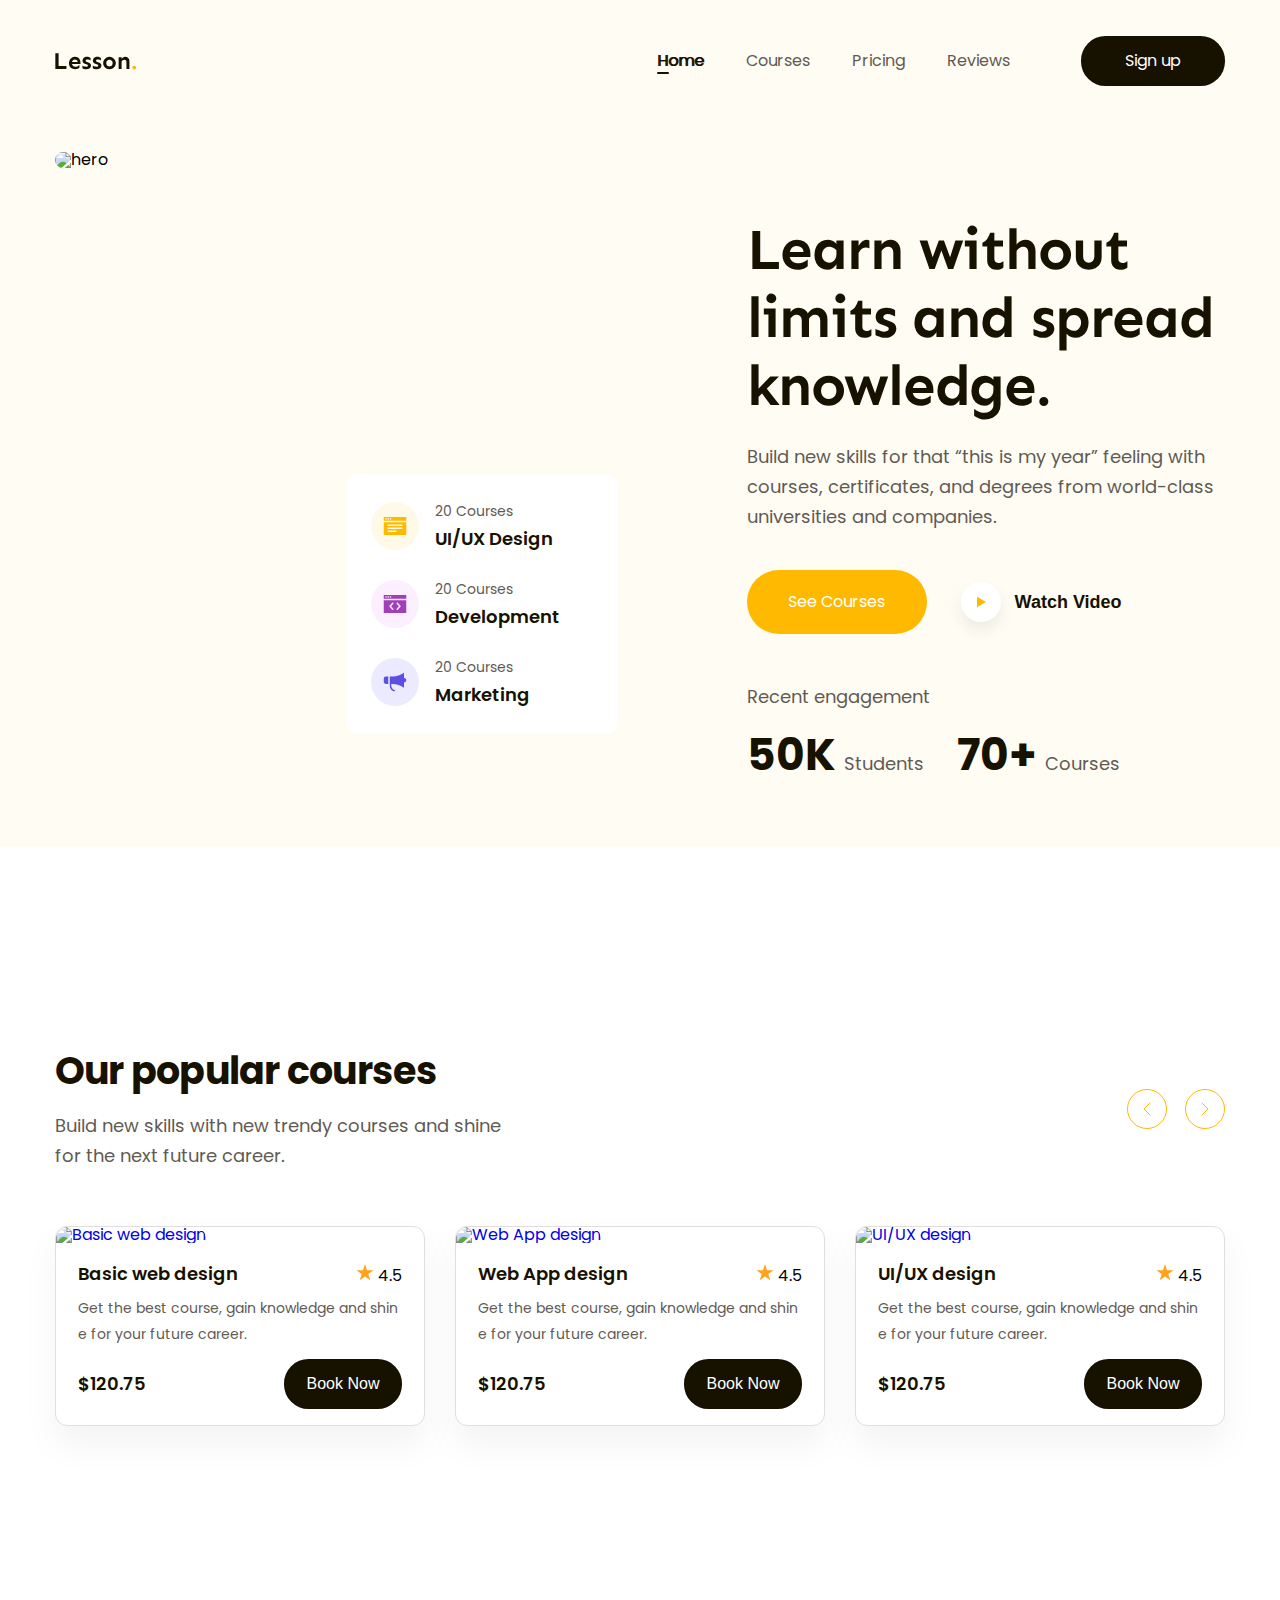
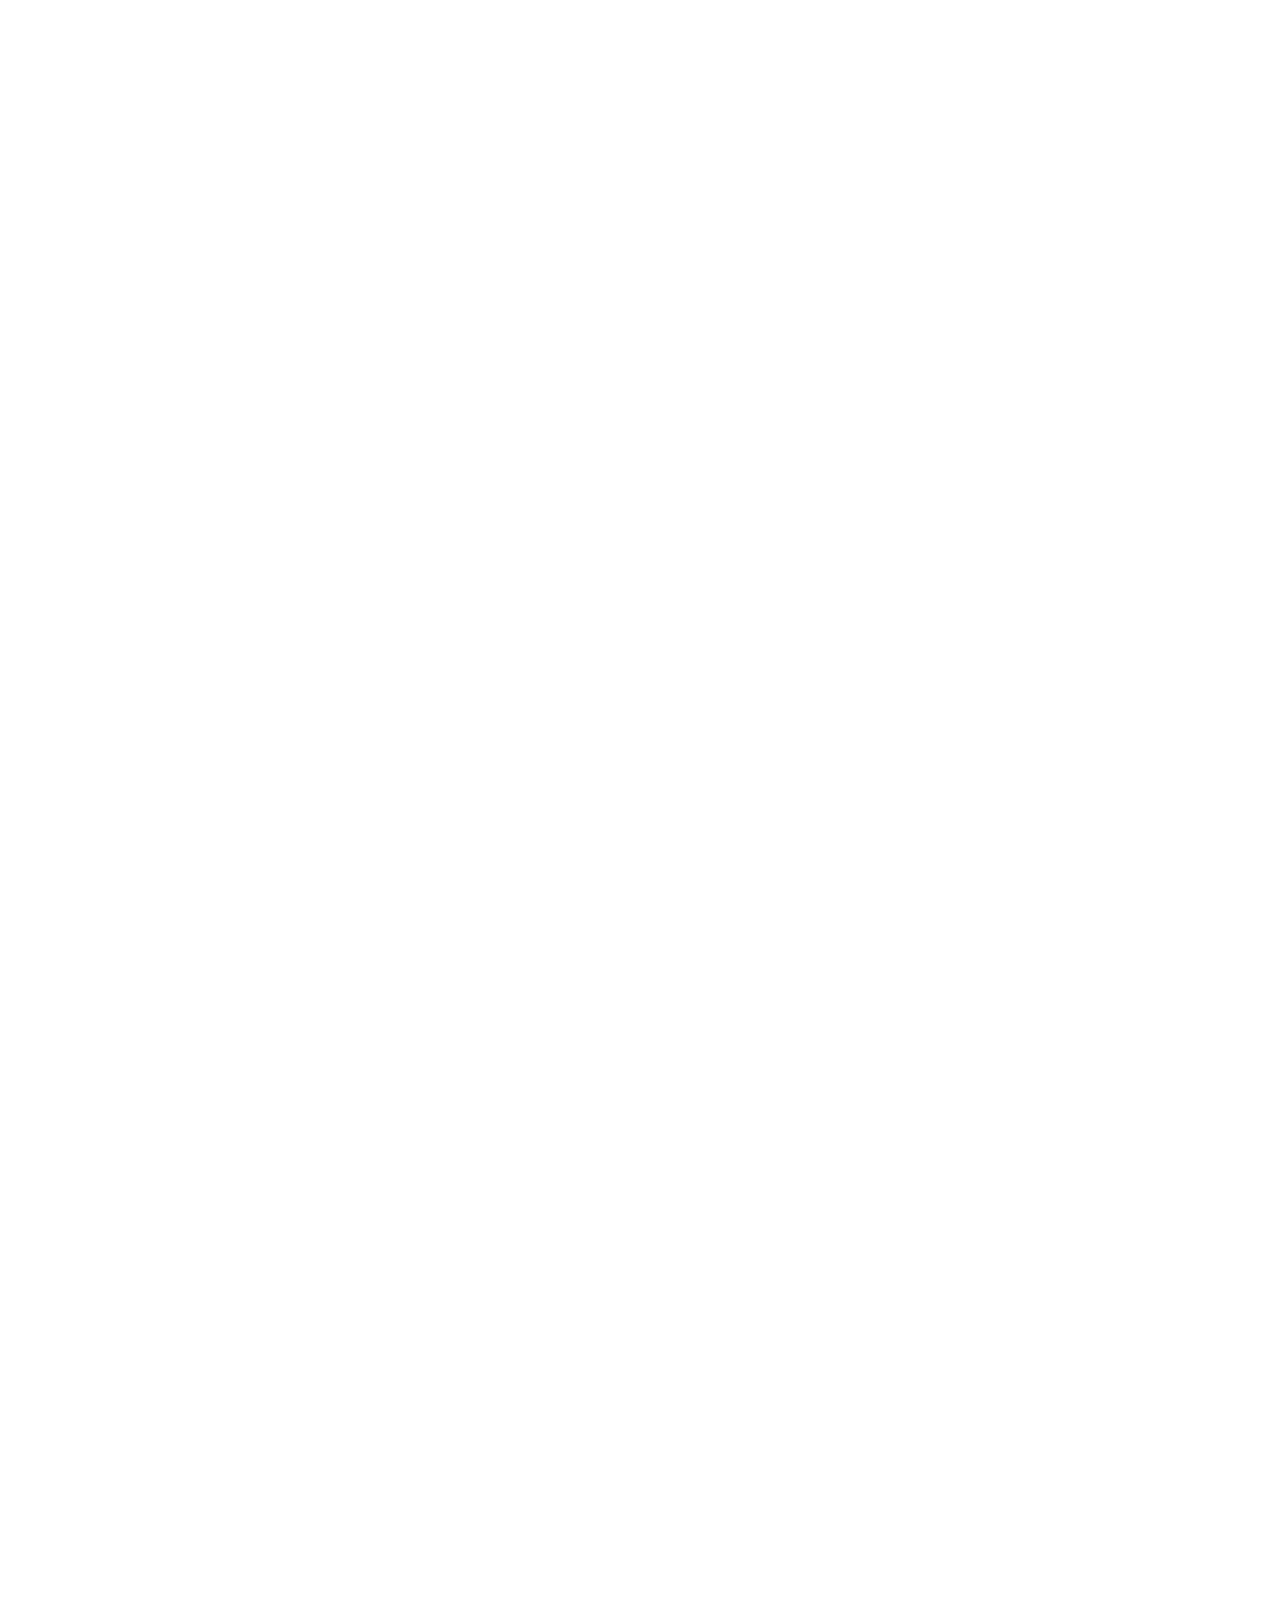
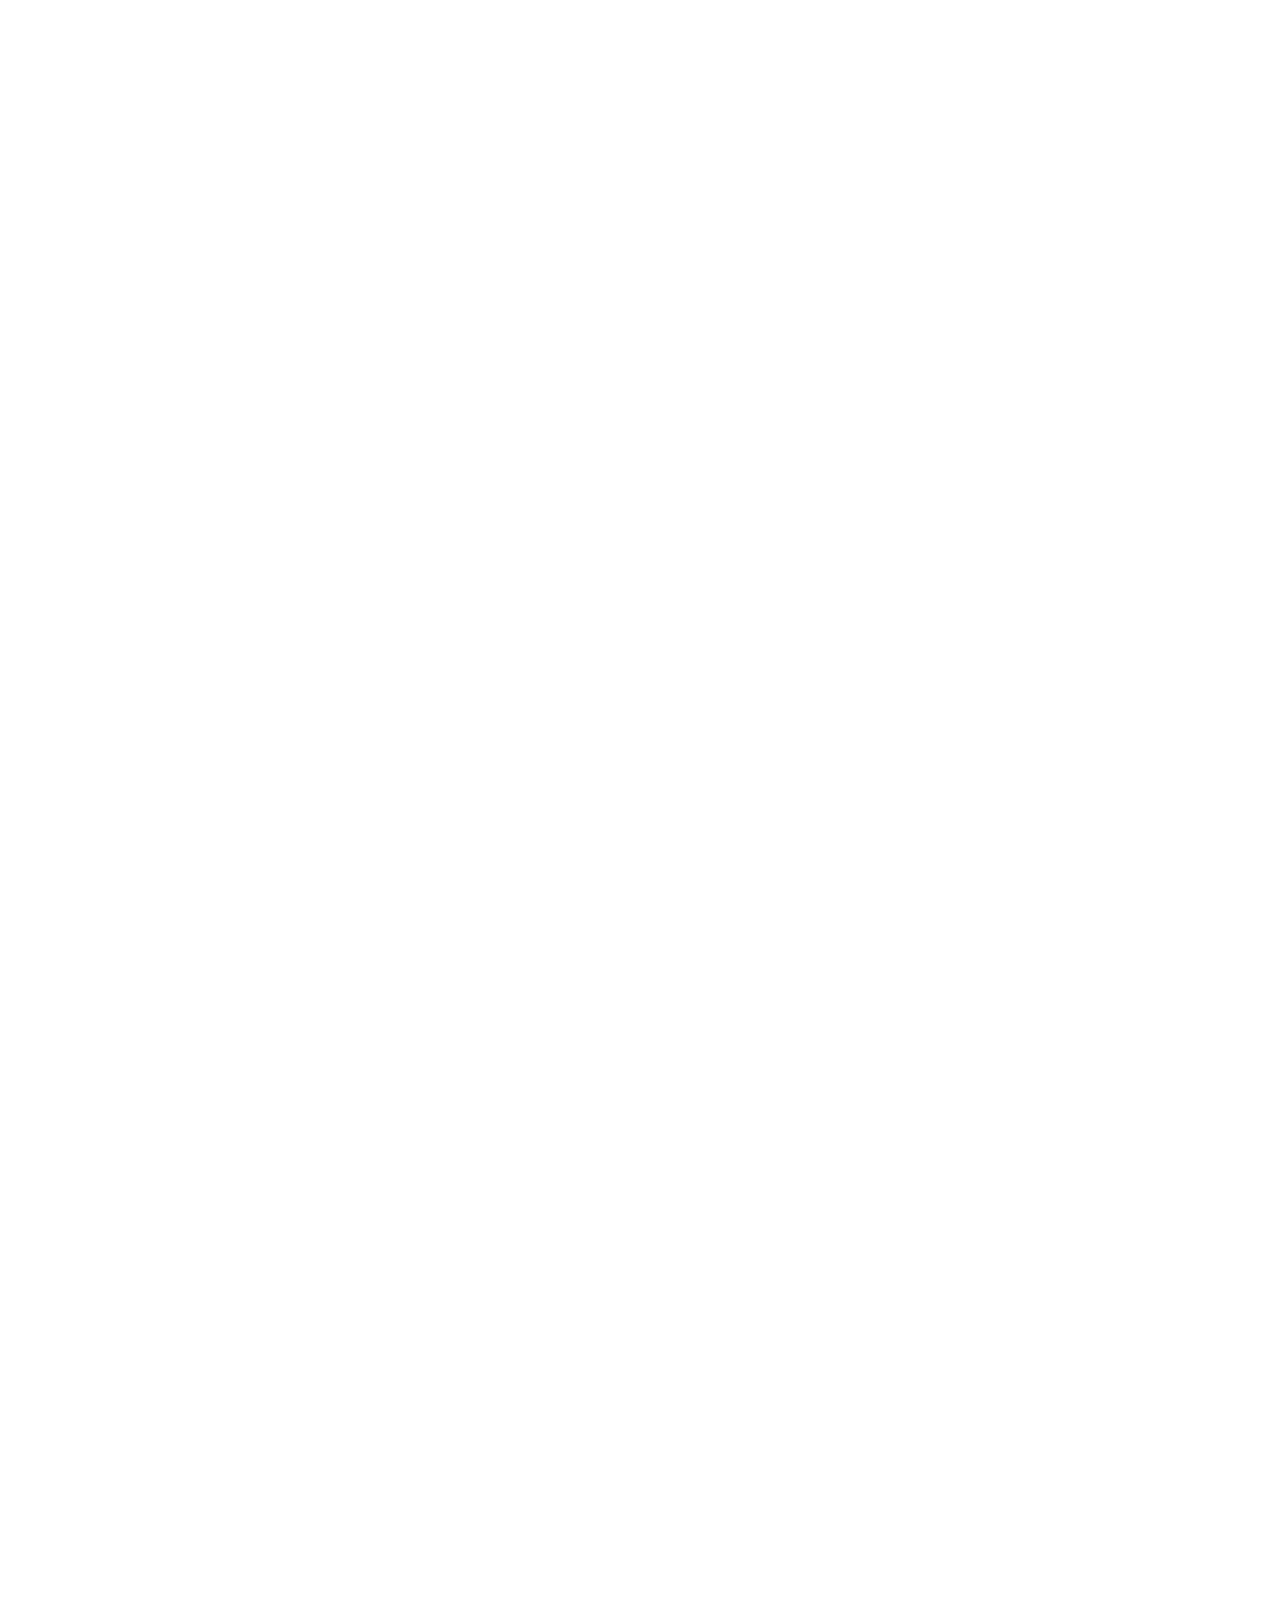
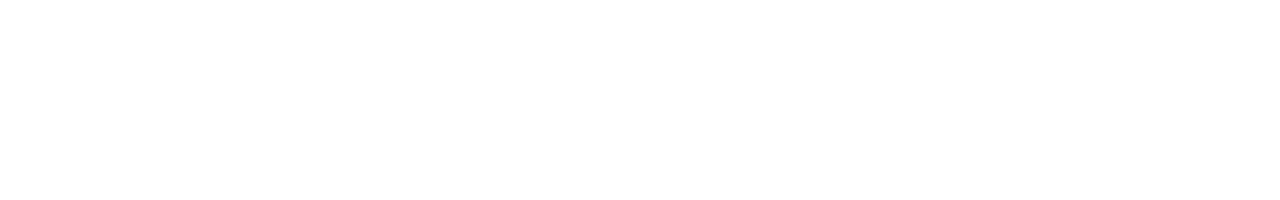
==== index.html @ db610c1e "Lam Phan popular #3" ====
<!DOCTYPE html>
<html lang="en">
    <head>
        <meta charset="UTF-8" />
        <meta http-equiv="X-UA-Compatible" content="IE=edge" />
        <meta name="viewport" content="width=device-width, initial-scale=1.0" />
        <title>F8 Project 02</title>
        <!-- Resets css -->
        <link rel="stylesheet" href="./assets/css/resets.css" />
        <!--  Styles -->
        <link rel="stylesheet" href="./assets/css/styles.css" />
        <link rel="preconnect" href="https://fonts.googleapis.com" />
        <link rel="preconnect" href="https://fonts.gstatic.com" crossorigin />
        <link
            href="https://fonts.googleapis.com/css2?family=Fasthand&family=Island+Moments&family=Lato:ital,wght@0,700;1,700&family=Montserrat:wght@300;400;500;600&family=Sen:wght@400;700;800&display=swap"
            rel="stylesheet"
        />
        <link rel="preconnect" href="https://fonts.googleapis.com" />
        <link rel="preconnect" href="https://fonts.gstatic.com" crossorigin />
        <link
            href="https://fonts.googleapis.com/css2?family=Fasthand&family=Island+Moments&family=Lato:ital,wght@0,700;1,700&family=Montserrat:wght@300;400;500;600&family=Poppins:ital,wght@0,300;0,400;0,500;0,600;0,700;1,400&family=Sen:wght@400;700;800&display=swap"
            rel="stylesheet"
        />
    </head>
    <body>
        <main style="height: 5000px">
            <!-- Header -->
            <header class="header fixed">
                <div class="main-content">
                    <div class="body">
                        <!-- Logo -->
                        <img
                            src="./assets/img/Logo/Lesson..svg"
                            alt="Lesson"
                            class="logo"
                        />
                        <!-- Nav -->
                        <nav class="nav">
                            <ul>
                                <li class="active">
                                    <a href="#!">Home</a>
                                </li>
                                <li>
                                    <a href="#!">Courses</a>
                                </li>
                                <li>
                                    <a href="#!">Pricing</a>
                                </li>
                                <li>
                                    <a href="#!">Reviews</a>
                                </li>
                            </ul>
                        </nav>
                        <!-- Action -->
                        <div class="action">
                            <a href="" class="btn sign-up-btn">Sign up</a>
                        </div>
                    </div>
                </div>
            </header>

            <!-- Hero -->
            <div class="hero">
                <div class="main-content">
                    <div class="body">
                        <!-- hero left -->
                        <div class="media-blog">
                            <img
                                src="https://i.pinimg.com/564x/5a/0c/1c/5a0c1c626dd76e39e7eb1d11af8e46dc.jpg"
                                alt="hero"
                                class="img-hero"
                            />

                            <div class="hero-summary">
                                <div class="item">
                                    <div class="icon icon-bg1">
                                        <img
                                            src="./assets/img/info/Orion_page.svg"
                                            alt=""
                                            class="img-summary"
                                        />
                                    </div>
                                    <div class="info">
                                        <p class="label">20 Courses</p>
                                        <p class="title">UI/UX Design</p>
                                    </div>
                                </div>
                                <div class="item">
                                    <div class="icon icon-bg2">
                                        <img
                                            src="./assets/img/info/Orion_code-window.svg"
                                            alt=""
                                            class="img-summary"
                                        />
                                    </div>
                                    <div class="info">
                                        <p class="label">20 Courses</p>
                                        <p class="title">Development</p>
                                    </div>
                                </div>
                                <div class="item">
                                    <div class="icon icon-bg3">
                                        <img
                                            src="./assets/img/info/Orion_megaphone.svg"
                                            alt=""
                                            class="img-summary"
                                        />
                                    </div>
                                    <div class="info">
                                        <p class="label">20 Courses</p>
                                        <p class="title">Marketing</p>
                                    </div>
                                </div>
                            </div>
                        </div>
                        <!-- hero right -->
                        <div class="content-blog">
                            <h1 class="heading">
                                Learn without limits and spread knowledge.
                            </h1>
                            <p class="desc">
                                Build new skills for that “this is my year”
                                feeling with courses, certificates, and degrees
                                from world-class universities and companies.
                            </p>
                            <div class="cta-group">
                                <a href="" class="btn hero-cta">See Courses</a>
                                <button class="watch-video">
                                    <div class="icon-video">
                                        <img
                                            src="./assets/img/Polygon 2.svg"
                                            alt=""
                                        />
                                    </div>
                                    <span>Watch Video</span>
                                </button>
                            </div>
                            <p class="desc">Recent engagement</p>
                            <p class="desc start">
                                <strong>50K</strong>Students
                                <strong>70+</strong>Courses
                            </p>
                        </div>
                    </div>
                </div>
            </div>
            <!-- Our popular courses -->
            <div class="popular">
                <div class="main-content">
                    <div class="popular-top">
                        <div class="info">
                            <h2 class="heading">Our popular courses</h2>
                            <p class="desc">
                                Build new skills with new trendy courses and
                                shine for the next future career.
                            </p>
                        </div>

                        <div class="controls">
                            <button class="control-btn">
                                <svg
                                    width="8"
                                    height="14"
                                    viewBox="0 0 8 14"
                                    fill="none"
                                    xmlns="http://www.w3.org/2000/svg"
                                >
                                    <path
                                        d="M7 1L1 7L7 13"
                                        stroke="currentColor"
                                        stroke-linecap="round"
                                        stroke-linejoin="round"
                                    />
                                </svg>
                            </button>
                            <button class="control-btn">
                                <svg
                                    width="8"
                                    height="14"
                                    viewBox="0 0 8 14"
                                    fill="none"
                                    xmlns="http://www.w3.org/2000/svg"
                                >
                                    <path
                                        d="M1 1L7 7L1 13"
                                        stroke="currentColor"
                                        stroke-linecap="round"
                                        stroke-linejoin="round"
                                    />
                                </svg>
                            </button>
                        </div>
                    </div>

                    <div class="course-list">
                        <!-- Item 1 -->
                        <div class="course-item">
                            <a href="#!">
                                <img
                                    src="https://i.pinimg.com/564x/3f/5a/67/3f5a673da81b5312bdb8877bd65f6d19.jpg"
                                    alt="Basic web design"
                                    class="thumb"
                                />
                            </a>
                            <div class="info">
                                <div class="head">
                                    <h3 class="title line-clamp word-break-all">
                                        Basic web design
                                    </h3>
                                    <div class="rating">
                                        <img
                                            src="./assets/img/Star/Star 6.svg"
                                            alt=""
                                            class="star"
                                        />
                                        <span class="value">4.5</span>
                                    </div>
                                </div>
                                <p
                                    class="desc line-clamp line-2 word-break-all"
                                >
                                    Get the best course, gain knowledge and
                                    shine for your future career.
                                </p>
                                <div class="foot">
                                    <span class="price">$120.75</span>
                                    <button class="btn book-btn">
                                        Book Now
                                    </button>
                                </div>
                            </div>
                        </div>

                        <div class="course-item">
                            <a href="#!">
                                <img
                                    src="https://i.pinimg.com/564x/39/c0/ed/39c0ed3f922cec3eae40a7711cac0770.jpg"
                                    alt="Web App design"
                                    class="thumb"
                                />
                            </a>
                            <div class="info">
                                <div class="head">
                                    <h3 class="title line-clamp word-break-all">
                                        Web App design
                                    </h3>
                                    <div class="rating">
                                        <img
                                            src="./assets/img/Star/Star 6.svg"
                                            alt=""
                                            class="star"
                                        />
                                        <span class="value">4.5</span>
                                    </div>
                                </div>
                                <p
                                    class="desc line-clamp line-2 word-break-all"
                                >
                                    Get the best course, gain knowledge and
                                    shine for your future career.
                                </p>
                                <div class="foot">
                                    <span class="price">$120.75</span>
                                    <button class="btn book-btn">
                                        Book Now
                                    </button>
                                </div>
                            </div>
                        </div>

                        <div class="course-item">
                            <a href="#!">
                                <img
                                    src="https://i.pinimg.com/564x/46/60/44/4660449416360e046230b0e06a876726.jpg"
                                    class="thumb"
                                    alt="UI/UX design"
                                />
                            </a>
                            <div class="info">
                                <div class="head">
                                    <h3 class="title line-clamp word-break-all">
                                        UI/UX design
                                    </h3>
                                    <div class="rating">
                                        <img
                                            src="./assets/img/Star/Star 6.svg"
                                            alt="UI/UX design"
                                            class="star"
                                        />
                                        <span class="value">4.5</span>
                                    </div>
                                </div>
                                <p
                                    class="desc line-clamp line-2 word-break-all"
                                >
                                    Get the best course, gain knowledge and
                                    shine for your future career.
                                </p>
                                <div class="foot">
                                    <!--  -->
                                    <span class="price">$120.75</span>
                                    <button class="btn book-btn">
                                        Book Now
                                    </button>
                                </div>
                            </div>
                        </div>
                    </div>
                </div>
            </div>
        </main>
    </body>
</html>
---- assets/css/resets.css ----
/* http://meyerweb.com/eric/tools/css/reset/ 
   v2.0 | 20110126
   License: none (public domain)
*/

html,
body,
div,
span,
applet,
object,
iframe,
h1,
h2,
h3,
h4,
h5,
h6,
p,
blockquote,
pre,
a,
abbr,
acronym,
address,
big,
cite,
code,
del,
dfn,
em,
img,
ins,
kbd,
q,
s,
samp,
small,
strike,
strong,
sub,
sup,
tt,
var,
b,
u,
i,
center,
dl,
dt,
dd,
ol,
ul,
li,
fieldset,
form,
label,
legend,
table,
caption,
tbody,
tfoot,
thead,
tr,
th,
td,
article,
aside,
canvas,
details,
embed,
figure,
figcaption,
footer,
header,
hgroup,
menu,
nav,
output,
ruby,
section,
summary,
time,
mark,
audio,
video {
    margin: 0;
    padding: 0;
    border: 0;
    font-size: 100%;
    font: inherit;
    vertical-align: baseline;
}
/* HTML5 display-role reset for older browsers */
article,
aside,
details,
figcaption,
figure,
footer,
header,
hgroup,
menu,
nav,
section {
    display: block;
}
body {
    line-height: 1;
}
ol,
ul {
    list-style: none;
}
blockquote,
q {
    quotes: none;
}
blockquote:before,
blockquote:after,
q:before,
q:after {
    content: "";
    content: none;
}
table {
    border-collapse: collapse;
    border-spacing: 0;
}
---- assets/css/styles.css ----
* {
    box-sizing: border-box;
}
html,
body {
    font-size: 1.6rem;
    font-family: "Fasthand", cursive;
    font-family: "Island Moments", cursive;
    font-family: "Lato", sans-serif;
    font-family: "Montserrat", sans-serif;
    font-family: "Poppins", sans-serif;

    scroll-behavior: smooth;
}

:root {
    --font-heading: Sen, sans-serif;
    --color-yellow: #ffb900;
}

html {
    font-size: 62.5%;
}
/* Comon */
.main-content {
    width: 1170px;
    margin: 0 auto;
    max-width: calc(100% - 48px);
}

a {
    text-decoration: none;
}

.btn {
    display: inline-block;
    padding: 0 16px;
    min-width: 118px;
    line-height: 50px;
    text-align: center;
    background: #171100;
    border-radius: 24.5px;
    color: #ffffff;
    font-size: 16px;
}

.btn:hover {
    opacity: 0.9;
}

.line-clamp {
    display: -webkit-box;
    -webkit-line-clamp: var(--line-clamp, 1);
    -webkit-box-orient: vertical;
    overflow: hidden;
}

.line-clamp.line-2 {
    --line-clamp: 2;
}

.word-break-all {
    word-break: break-all;
}
/* ======Header========= */
.header {
    background-color: #fffcf4;
}

.header.fixed {
    z-index: 100;
    position: sticky;
    top: -28px;
}
.header .body {
    display: flex;
    align-items: center;
    padding: 36px 0px 8px;
}

.header .nav {
    margin-left: auto;
}

.header .nav ul {
    display: flex;
}

.header .nav a {
    /* background: #333; */
    position: relative;
    font-weight: 400;
    font-size: 1.6rem;
    color: #5f5b53;
    padding: 8px 21px;
}
.nav a:hover,
.nav li.active a {
    /* font-weight: 600; */
    text-shadow: 1px 0 0 currentColor;
    font-size: 1.6rem;
    /* identical to box height, or 175% */
    text-align: center;
    color: #171100;
}

.nav li.active a::before {
    content: "";
    display: inline-block;
    position: absolute;
    width: 12px;
    height: 2px;
    left: 21px;
    bottom: 6px;
    background: #171100;
    border-radius: 1px;
}

.header .sign-up-btn {
    min-width: 144px;
}

.header .action {
    margin-left: 50px;
}

/* =========Hero======== */
.hero {
    padding-top: 58px;
    background-color: #fffcf4;
    padding-bottom: 65px;
}

.hero .body {
    display: flex;
}

.hero .media-blog {
    width: 48%;
}
.media-blog {
    position: relative;
}

.hero .media-blog .img-hero {
    width: 470px;
    height: 685px;
    border-radius: 20px;
    object-fit: cover;
    vertical-align: bottom;
}
.hero .hero-summary {
    width: 270px;
    /* height: 244px; */

    background: #ffffff;
}
.hero-summary {
    position: absolute;

    right: 0px;
    bottom: 48px;
}

.hero .item {
    display: flex;
    align-items: center;
}

.hero .label {
    font-weight: 400;
    font-size: 1.4rem;
    line-height: 26px;
    /* identical to box height, or 186% */

    color: #5f5b53;
}
.hero-summary .item + .item {
    margin-top: 22px;
}

.hero .hero-summary {
    /* position: absolute; */
    padding: 24px 24px;
    border-radius: 12px;
}

.hero .info {
    margin-left: 16px;
}

.hero .icon {
    align-items: center;
    display: flex;
    justify-content: center;
    width: 48px;
    height: 48px;
    /* background: #ebeaff; */
    border-radius: 50%;
}

.hero .icon-bg1 {
    background-color: #fff9e8;
}

.hero .icon-bg2 {
    background-color: #fcefff;
}

.hero .icon-bg3 {
    background-color: #ebeaff;
}

.hero .title {
    font-weight: 600;
    font-size: 1.8rem;
    line-height: 30px;
    /* identical to box height, or 167% */

    color: #171100;
}

.hero .content-blog {
    width: 52%;
    padding: 64px 0 0 130px;
}

.hero .heading {
    font-family: var(--font-heading);
    font-weight: 700;
    font-size: 58px;
    line-height: 68px;
    /* or 117% */

    letter-spacing: -0.02em;

    color: #171100;
}

.hero .desc {
    margin-top: 22px;
    font-weight: 400;
    font-size: 1.8rem;
    line-height: 30px;
    /* or 167% */

    color: #5f5b53;
}

.hero .cta-group {
    display: flex;
    align-items: center;
}

.hero .cta-group {
    margin: 38px 0 48px;
}

.hero .watch-video {
    cursor: pointer;
}

.hero .watch-video {
    margin-left: 28px;
    align-items: center;
    display: flex;
    border: none;
    background-color: #fffcf4;
}

.hero .watch-video .icon-video {
    display: flex;
    justify-content: center;
    align-items: center;
    width: 40px;
    height: 40px;
    border-radius: 50%;
    background: #ffffff;
    box-shadow: 0px 8px 16px rgba(0, 0, 0, 0.07);
}

.hero-cta {
    line-height: 64px;
    border-radius: 32px;
    min-width: 180px;
    background-color: var(--color-yellow);
}
.icon-video {
    margin-right: 14px;
}

.hero span {
    font-weight: 600;
    font-size: 18px;
    line-height: 30px;
    /* identical to box height, or 167% */

    color: #171100;
}
.hero .desc strong {
    display: inline-block;
    padding-right: 8px;
    margin-top: 8px;
    padding-left: 28px;
    font-weight: 700;
    font-size: 44px;
    line-height: 54px;
    /* identical to box height, or 123% */

    color: #171100;
}
.hero .desc strong:first-child {
    padding-left: 0;
}
.hero .desc + .start {
    margin-top: 8px;
}
/* =============popular============ */
.popular {
    padding: 60px 0;
    margin-top: 140px;
}

.popular .popular-top {
    display: flex;
    align-items: center;
    /* justify-content: center; */
}

.popular .controls {
    margin-left: auto;
}
.popular .heading {
    font-weight: 700;
    font-size: 3.8rem;
    line-height: 48px;
    /* identical to box height, or 126% */

    letter-spacing: -0.02em;

    color: #171100;
}

.popular .popular-top .desc {
    margin-top: 16px;
    width: 458px;
    height: 60px;
    font-weight: 400;
    font-size: 1.8rem;
    line-height: 30px;
    /* or 167% */

    color: #5f5b53;
}

.popular-top .controls {
    display: flex;
    gap: 18px;
}

.popular-top .control-btn {
    display: flex;
    justify-content: center;
    align-items: center;
    border: 1px solid var(--color-yellow);
    background-color: transparent;
    width: 40px;
    height: 40px;
    border-radius: 50%;
    color: var(--color-yellow);
}

.popular-top .control-btn:hover {
    background-color: var(--color-yellow);
    color: #fff;
    cursor: pointer;
}

.popular .course-list {
    margin-top: 55px;
    display: flex;
    gap: 30px;
}

.popular .course-item {
    flex: 1;
    background: #ffffff;
    box-shadow: 0px 18px 36px rgba(0, 0, 0, 0.05);
    border-radius: 12px;
    border: 1px solid #e2dfda;
}

.popular .course-item .thumb {
    width: 100%;
    border-radius: 12px 12px 0px 0px;
    height: 278px;
    object-fit: cover;
}

.popular .course-list .info {
    padding: 16px 22px;
}

.popular .course-list .title {
    font-weight: 600;
    font-size: 1.8rem;
    line-height: 30px;
    /* identical to box height, or 167% */
    padding-right: 8px;
    color: #171100;
}

.popular .course-list .head {
    display: flex;
    justify-content: space-between;
    align-items: center;
}

.popular .course-list .desc {
    margin-top: 6px;
    font-weight: 400;
    font-size: 14px;
    line-height: 26px;
    /* or 186% */

    color: #5f5b53;
}

.popular .course-list .foot {
    display: flex;
    align-items: center;
    justify-content: space-between;
    margin-top: 12px;
}

.popular .foot .price {
    font-weight: 600;
    font-size: 1.8rem;
    line-height: 30px;
    /* identical to box height, or 167% */
    color: #171100;
}

.popular .course-item .book-btn {
    border: none;
}

.popular .course-item .book-btn:hover {
    background-color: var(--color-yellow);
    color: #fff;
    cursor: pointer;
}

.popular .course-item:hover {
    border-color: transparent;
    box-shadow: 0px 18px 36px rgba(0, 0, 0, 0.1);
}
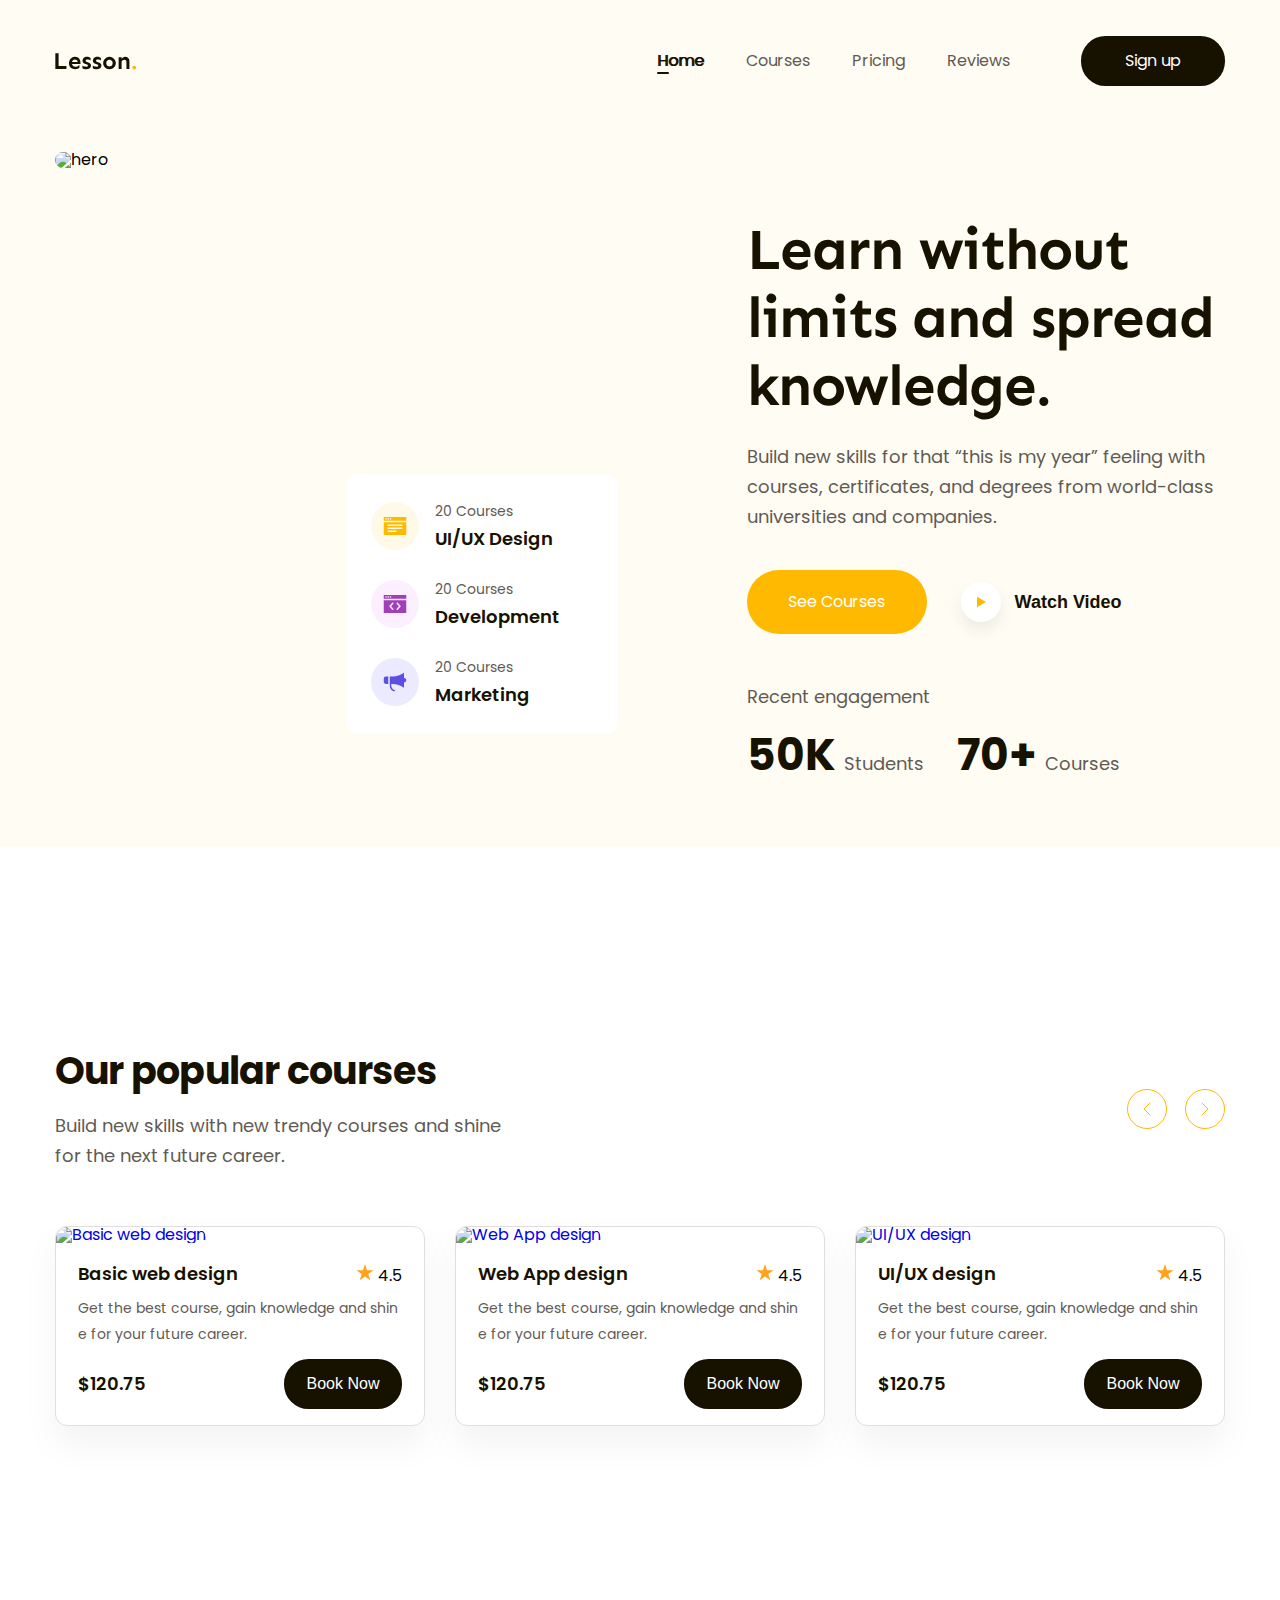
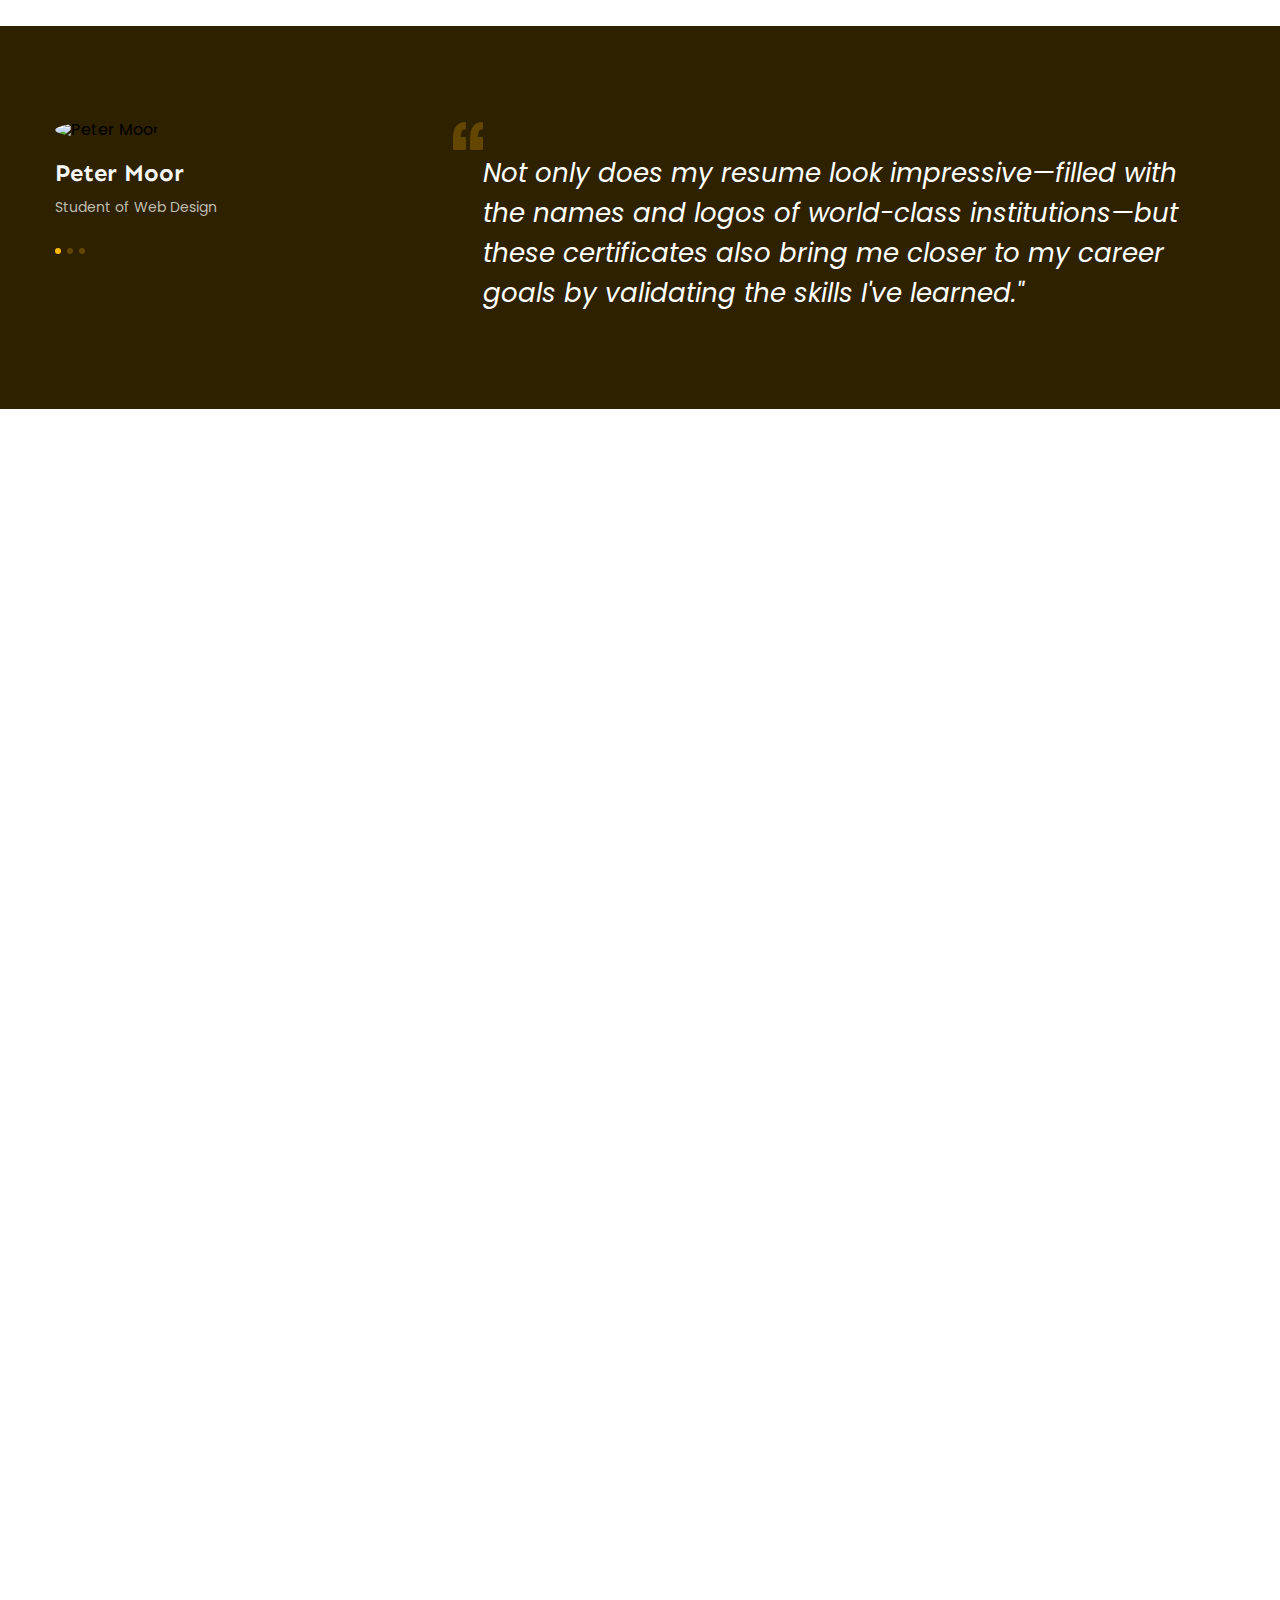
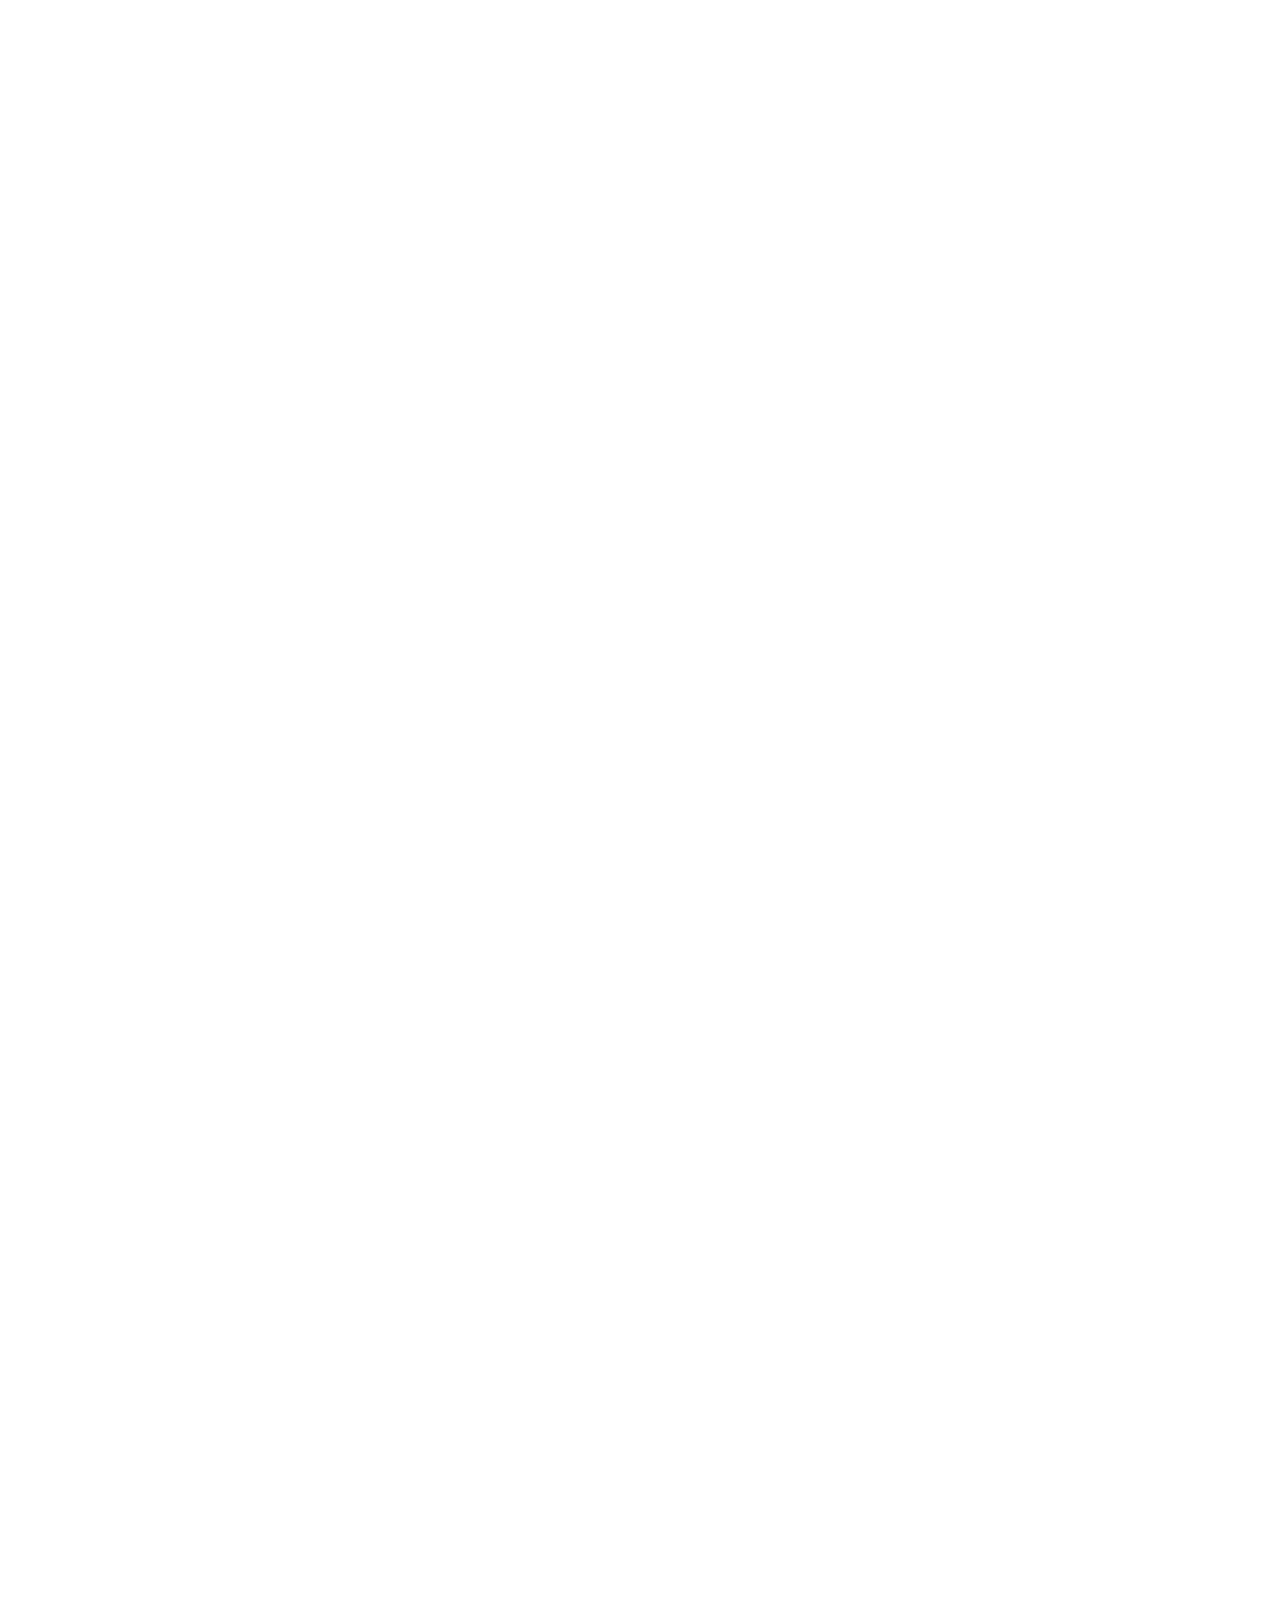
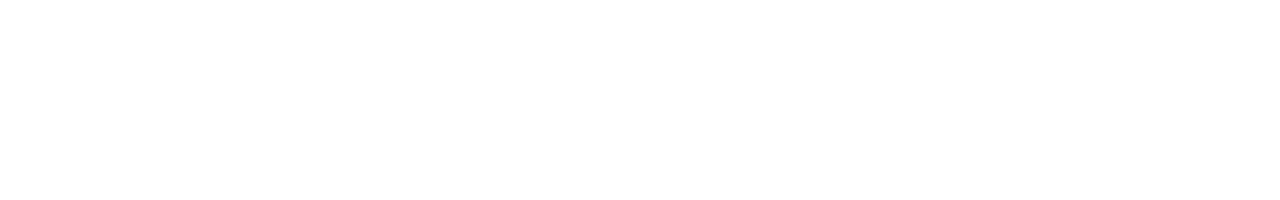
==== commit cdfc0664: "Lam phan Feeback" ====
--- a/index.html
+++ b/index.html
@@ -308,6 +308,109 @@
                     </div>
                 </div>
             </div>
+            <!-- feedback -->
+            <div class="feedback">
+                <div class="main-content">
+                    <div class="feedback-list">
+                        <!-- item 1 -->
+                        <div class="feedback-item">
+                            <div class="info">
+                                <img
+                                    src="https://i.pinimg.com/236x/61/63/cf/6163cf59c5c4616164261cea25652596.jpg"
+                                    alt="Peter Moor"
+                                    class="avatar"
+                                />
+                                <p class="title">Peter Moor</p>
+                                <p class="desc">Student of Web Design</p>
+                                <div class="dots">
+                                    <span class="dot active"></span>
+                                    <span class="dot"></span>
+                                    <span class="dot"></span>
+                                </div>
+                            </div>
+                            <div class="content">
+                                <img
+                                    src="./assets/img/Vector (4).svg"
+                                    alt=""
+                                    class="open-quotes"
+                                />
+                                <blockquote>
+                                    Not only does my resume look
+                                    impressive—filled with the names and logos
+                                    of world-class institutions—but these
+                                    certificates also bring me closer to my
+                                    career goals by validating the skills I've
+                                    learned."
+                                </blockquote>
+                            </div>
+                        </div>
+                        <!-- item 2 -->
+                        <div class="feedback-item">
+                            <div class="info">
+                                <img
+                                    src="https://i.pinimg.com/236x/61/63/cf/6163cf59c5c4616164261cea25652596.jpg"
+                                    alt="Peter Moor"
+                                    class="avatar"
+                                />
+                                <p class="title">Peter Moor</p>
+                                <p class="desc">Student of Web Design</p>
+                                <div class="dots">
+                                    <span class="dot"></span>
+                                    <span class="dot active"></span>
+                                    <span class="dot"></span>
+                                </div>
+                            </div>
+                            <div class="content">
+                                <img
+                                    src="./assets/img/Vector (4).svg"
+                                    alt=""
+                                    class="open-quotes"
+                                />
+                                <blockquote>
+                                    Not only does my resume look
+                                    impressive—filled with the names and logos
+                                    of world-class institutions—but these
+                                    certificates also bring me closer to my
+                                    career goals by validating the skills I've
+                                    learned."
+                                </blockquote>
+                            </div>
+                        </div>
+                        <!-- item 3 -->
+                        <div class="feedback-item">
+                            <div class="info">
+                                <img
+                                    src="https://i.pinimg.com/236x/61/63/cf/6163cf59c5c4616164261cea25652596.jpg"
+                                    alt="Peter Moor"
+                                    class="avatar"
+                                />
+                                <p class="title">Peter Moor</p>
+                                <p class="desc">Student of Web Design</p>
+                                <div class="dots">
+                                    <span class="dot"></span>
+                                    <span class="dot"></span>
+                                    <span class="dot active"></span>
+                                </div>
+                            </div>
+                            <div class="content">
+                                <img
+                                    src="./assets/img/Vector (4).svg"
+                                    alt=""
+                                    class="open-quotes"
+                                />
+                                <blockquote>
+                                    Not only does my resume look
+                                    impressive—filled with the names and logos
+                                    of world-class institutions—but these
+                                    certificates also bring me closer to my
+                                    career goals by validating the skills I've
+                                    learned."
+                                </blockquote>
+                            </div>
+                        </div>
+                    </div>
+                </div>
+            </div>
         </main>
     </body>
 </html>
--- a/assets/css/styles.css
+++ b/assets/css/styles.css
@@ -455,3 +455,76 @@
     border-color: transparent;
     box-shadow: 0px 18px 36px rgba(0, 0, 0, 0.1);
 }
+
+/* =============petermoor========== */
+.feedback {
+    margin-top: 140px;
+    padding: 96px 0;
+    background: #2e2100;
+}
+
+.feedback-item {
+    display: flex;
+    flex-shrink: 0;
+    width: 100%;
+}
+
+.feedback-item .avatar {
+    width: 72px;
+    height: 72px;
+    border-radius: 50%;
+    object-fit: cover;
+}
+
+.feedback-item .info .title {
+    font-family: var(--font-heading);
+    margin-top: 18px;
+    font-weight: 700;
+    font-size: 2.4rem;
+    line-height: 1.42;
+    color: #f7f7f7;
+}
+
+.feedback-item .info .desc {
+    margin-top: 4px;
+    font-size: 1.4rem;
+    line-height: 1.86;
+    color: #bfbcb3;
+}
+
+.feedback-item .dots {
+    display: flex;
+    margin-top: 28px;
+}
+
+.feedback-item .dot {
+    margin-right: 6px;
+    width: 6px;
+    height: 6px;
+    border-radius: 50%;
+    background: #634700;
+    cursor: pointer;
+}
+
+.feedback-item .dot.active {
+    background: #ffb900;
+    cursor: default;
+}
+
+.feedback-item .content {
+    width: 66%;
+    margin-left: auto;
+}
+
+.feedback-item blockquote {
+    margin-left: 30px;
+    font-style: italic;
+    font-size: 2.6rem;
+    line-height: 1.54;
+    color: #ffffff;
+}
+
+.feedback-list {
+    display: flex;
+    overflow: hidden;
+}
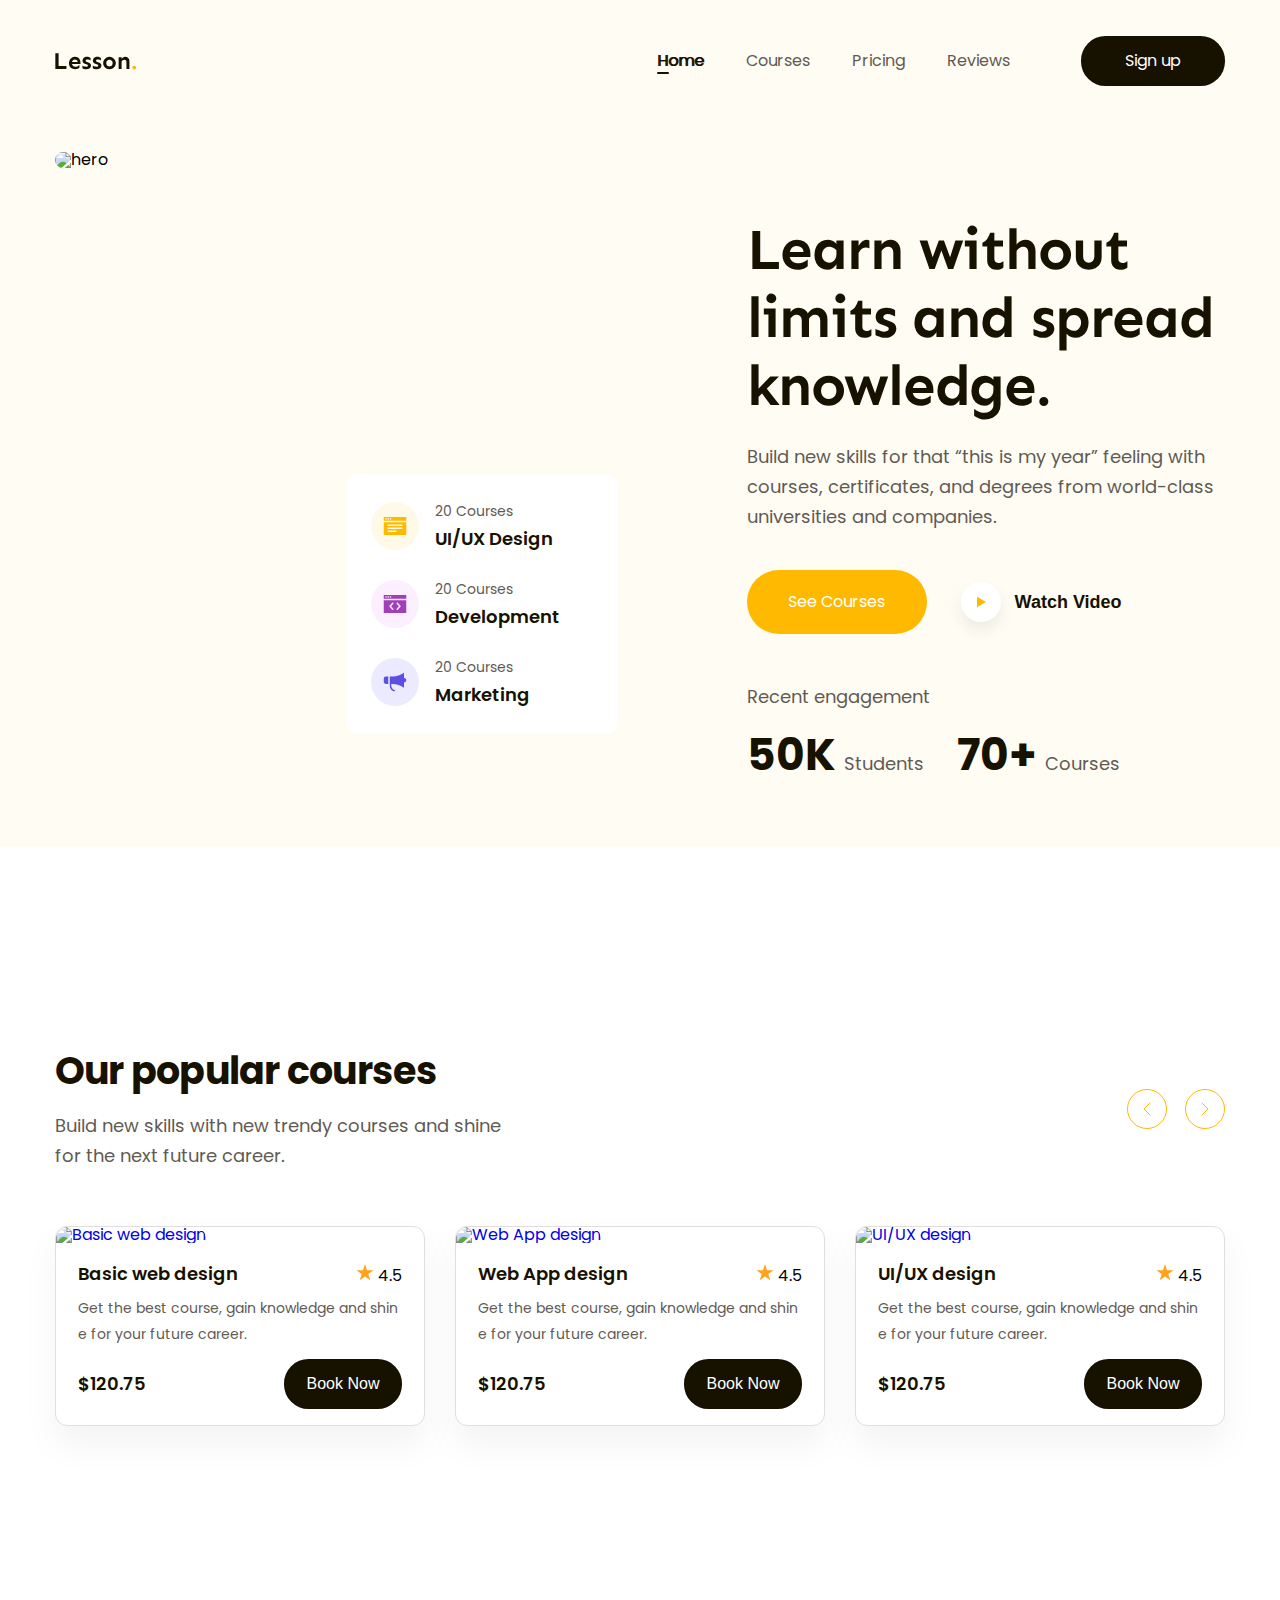
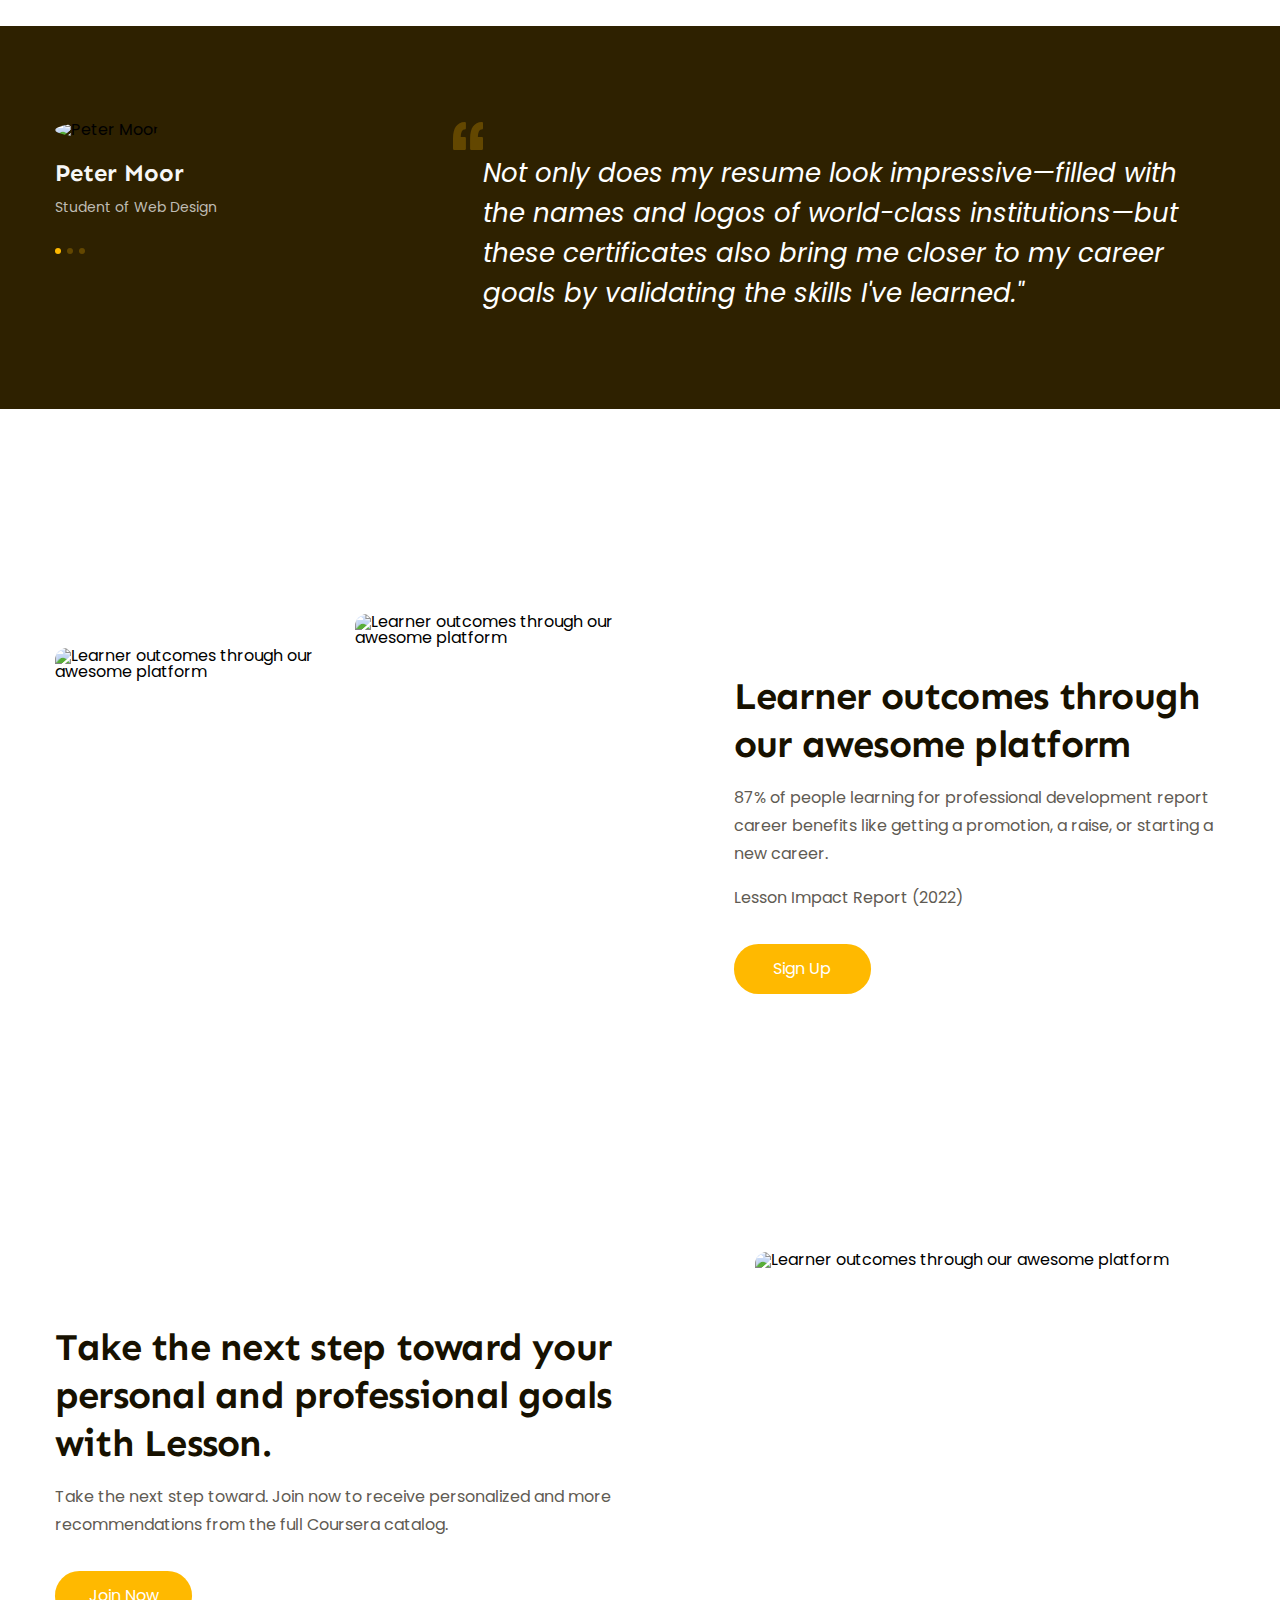
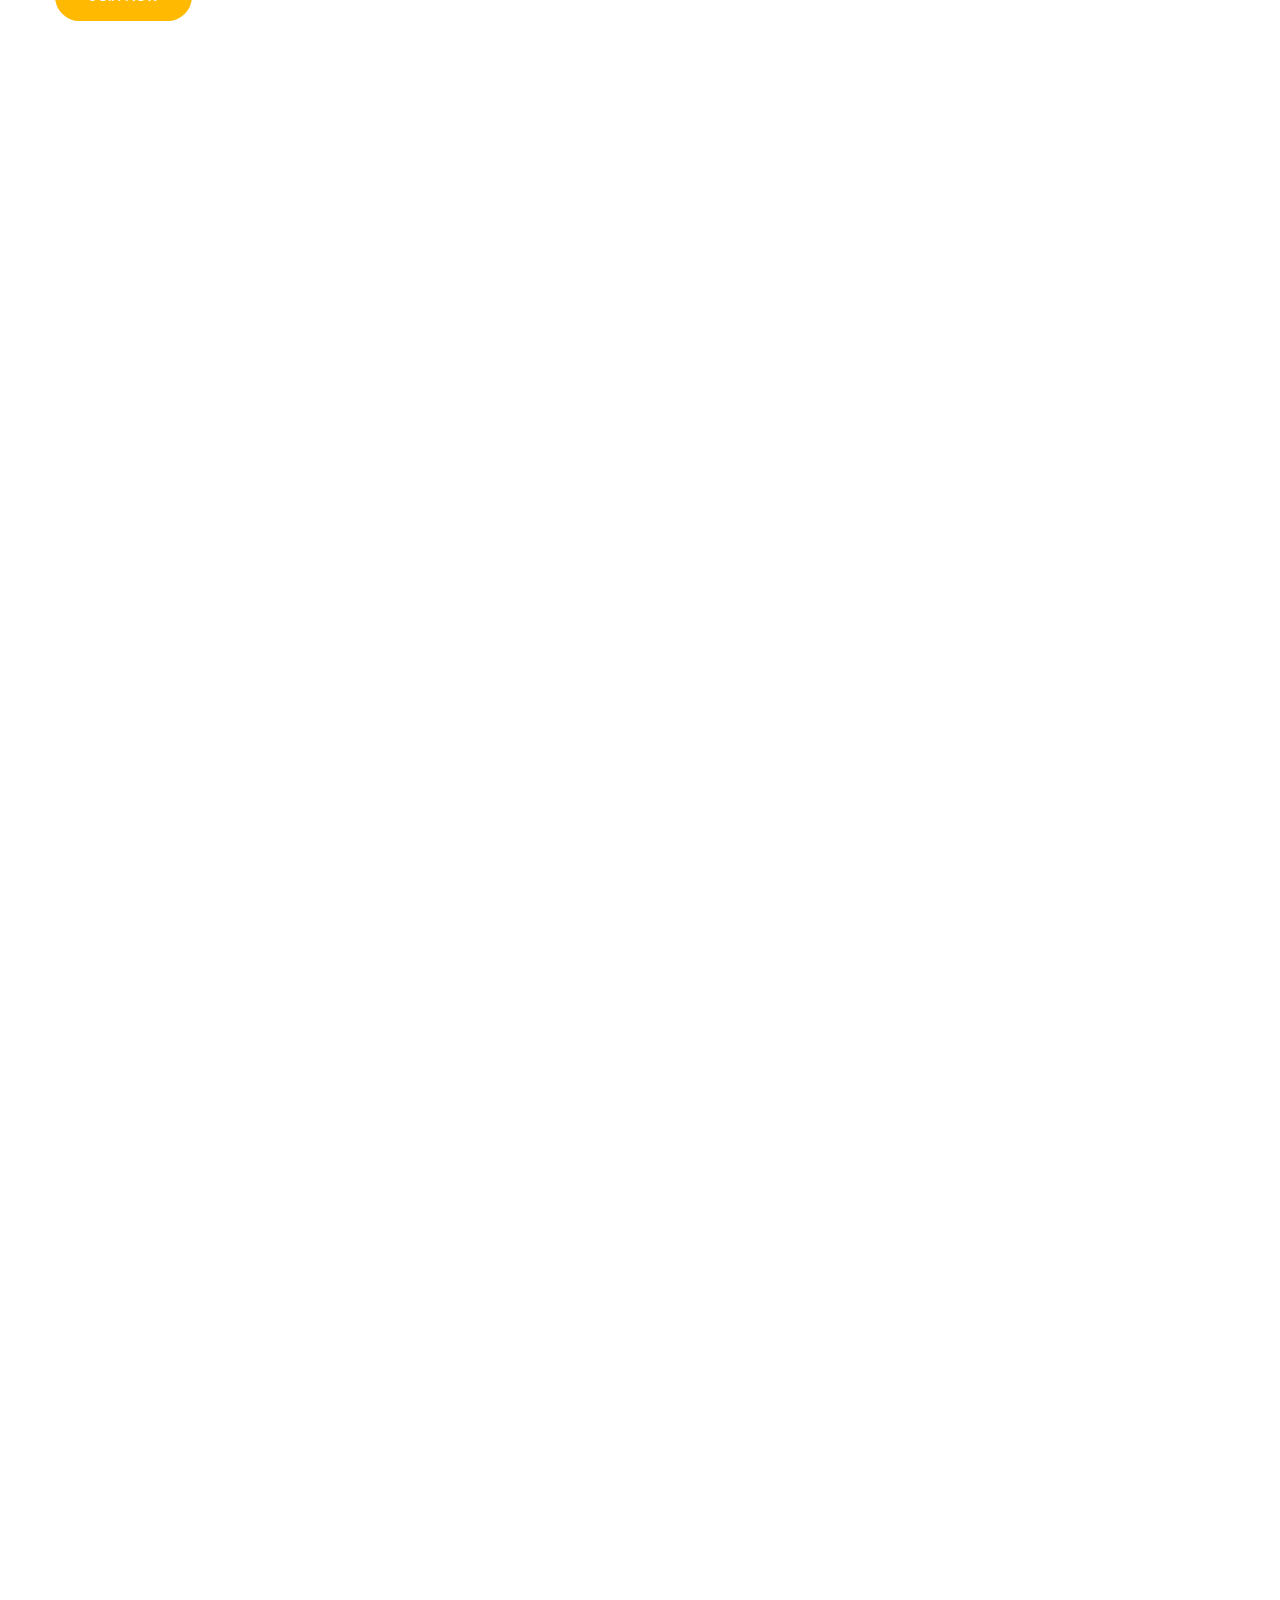
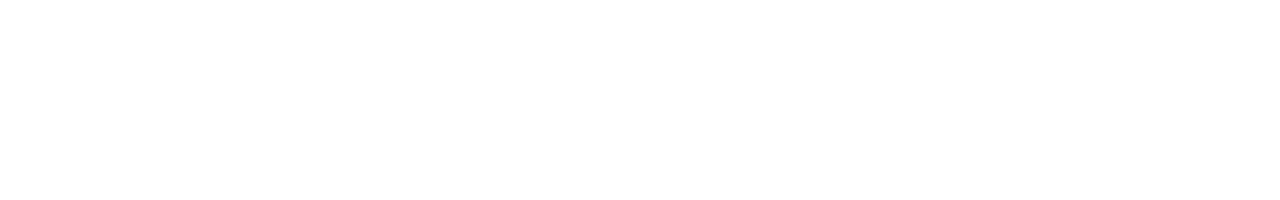
==== commit 224b1ba6: "lam phan Features #2" ====
--- a/index.html
+++ b/index.html
@@ -411,6 +411,61 @@
                     </div>
                 </div>
             </div>
+            <!-- Features -->
+            <div class="features">
+                <div class="main-content">
+                    <div class="body">
+                        <div class="images">
+                            <img
+                                src="https://i.pinimg.com/564x/e4/02/c8/e402c8e3fc144fea13d4d6210c5b34e2.jpg"
+                                alt="Learner outcomes through our awesome platform"
+                                class="lower"
+                            />
+                            <img
+                                src="https://i.pinimg.com/564x/d7/d2/61/d7d2614cb797b77cc7b3e226de5c52c7.jpg"
+                                alt="Learner outcomes through our awesome platform"
+                            />
+                        </div>
+                        <div class="content">
+                            <h2 class="heading lv2">
+                                Learner outcomes through our awesome platform
+                            </h2>
+                            <p class="desc">
+                                87% of people learning for professional
+                                development report career benefits like getting
+                                a promotion, a raise, or starting a new career.
+                            </p>
+                            <p class="desc">Lesson Impact Report (2022)</p>
+                            <a href="" class="btn cta-btn">Sign Up</a>
+                        </div>
+                    </div>
+                </div>
+            </div>
+            <div class="features features-2nd">
+                <div class="main-content">
+                    <div class="body">
+                        <div class="images">
+                            <img
+                                src="https://i.pinimg.com/564x/93/e2/39/93e23936dc902c8a8df24ead4cd55598.jpg"
+                                alt="Learner outcomes through our awesome platform"
+                                class="images-icon"
+                            />
+                        </div>
+                        <div class="content">
+                            <h2 class="heading lv2">
+                                Take the next step toward your personal and
+                                professional goals with Lesson.
+                            </h2>
+                            <p class="desc">
+                                Take the next step toward. Join now to receive
+                                personalized and more recommendations from the
+                                full Coursera catalog.
+                            </p>
+                            <a href="" class="btn cta-btn">Join Now</a>
+                        </div>
+                    </div>
+                </div>
+            </div>
         </main>
     </body>
 </html>
--- a/assets/css/styles.css
+++ b/assets/css/styles.css
@@ -528,3 +528,83 @@
     display: flex;
     overflow: hidden;
 }
+
+/* features */
+.features {
+    padding: 65px 0;
+    margin-top: 140px;
+}
+
+.features .body {
+    display: flex;
+    justify-content: space-between;
+    /* align-items: center; */
+}
+
+.features .images {
+    display: flex;
+    gap: 0 30px;
+}
+
+.features .images img {
+    width: 270px;
+    height: 404px;
+    object-fit: cover;
+    border-radius: 12px;
+}
+
+.features img.lower {
+    margin-top: 34px;
+}
+
+.features .content {
+    width: 42%;
+    display: flex;
+    flex-direction: column;
+    align-items: flex-start;
+    justify-content: center;
+}
+
+.features .content .heading {
+    font-weight: 700;
+    font-size: 3.8rem;
+    line-height: 48px;
+    /* or 126% */
+    font-family: var(--font-heading);
+    letter-spacing: -0.02em;
+
+    color: #171100;
+}
+
+.features .content .desc {
+    margin-top: 16px;
+    font-weight: 400;
+    font-size: 1.6rem;
+    line-height: 28px;
+    /* or 175% */
+    color: #5f5b53;
+}
+
+.features .content .cta-btn {
+    margin-top: 32px;
+    min-width: 137px;
+    background-color: var(--color-yellow);
+    color: #fff;
+}
+
+.features-2nd {
+    margin-top: 70px;
+}
+
+.features-2nd .body {
+    flex-direction: row-reverse;
+}
+
+.features-2nd .content {
+    width: 49%;
+}
+
+.features-2nd .body .images img {
+    width: 470px;
+    height: 440px;
+}
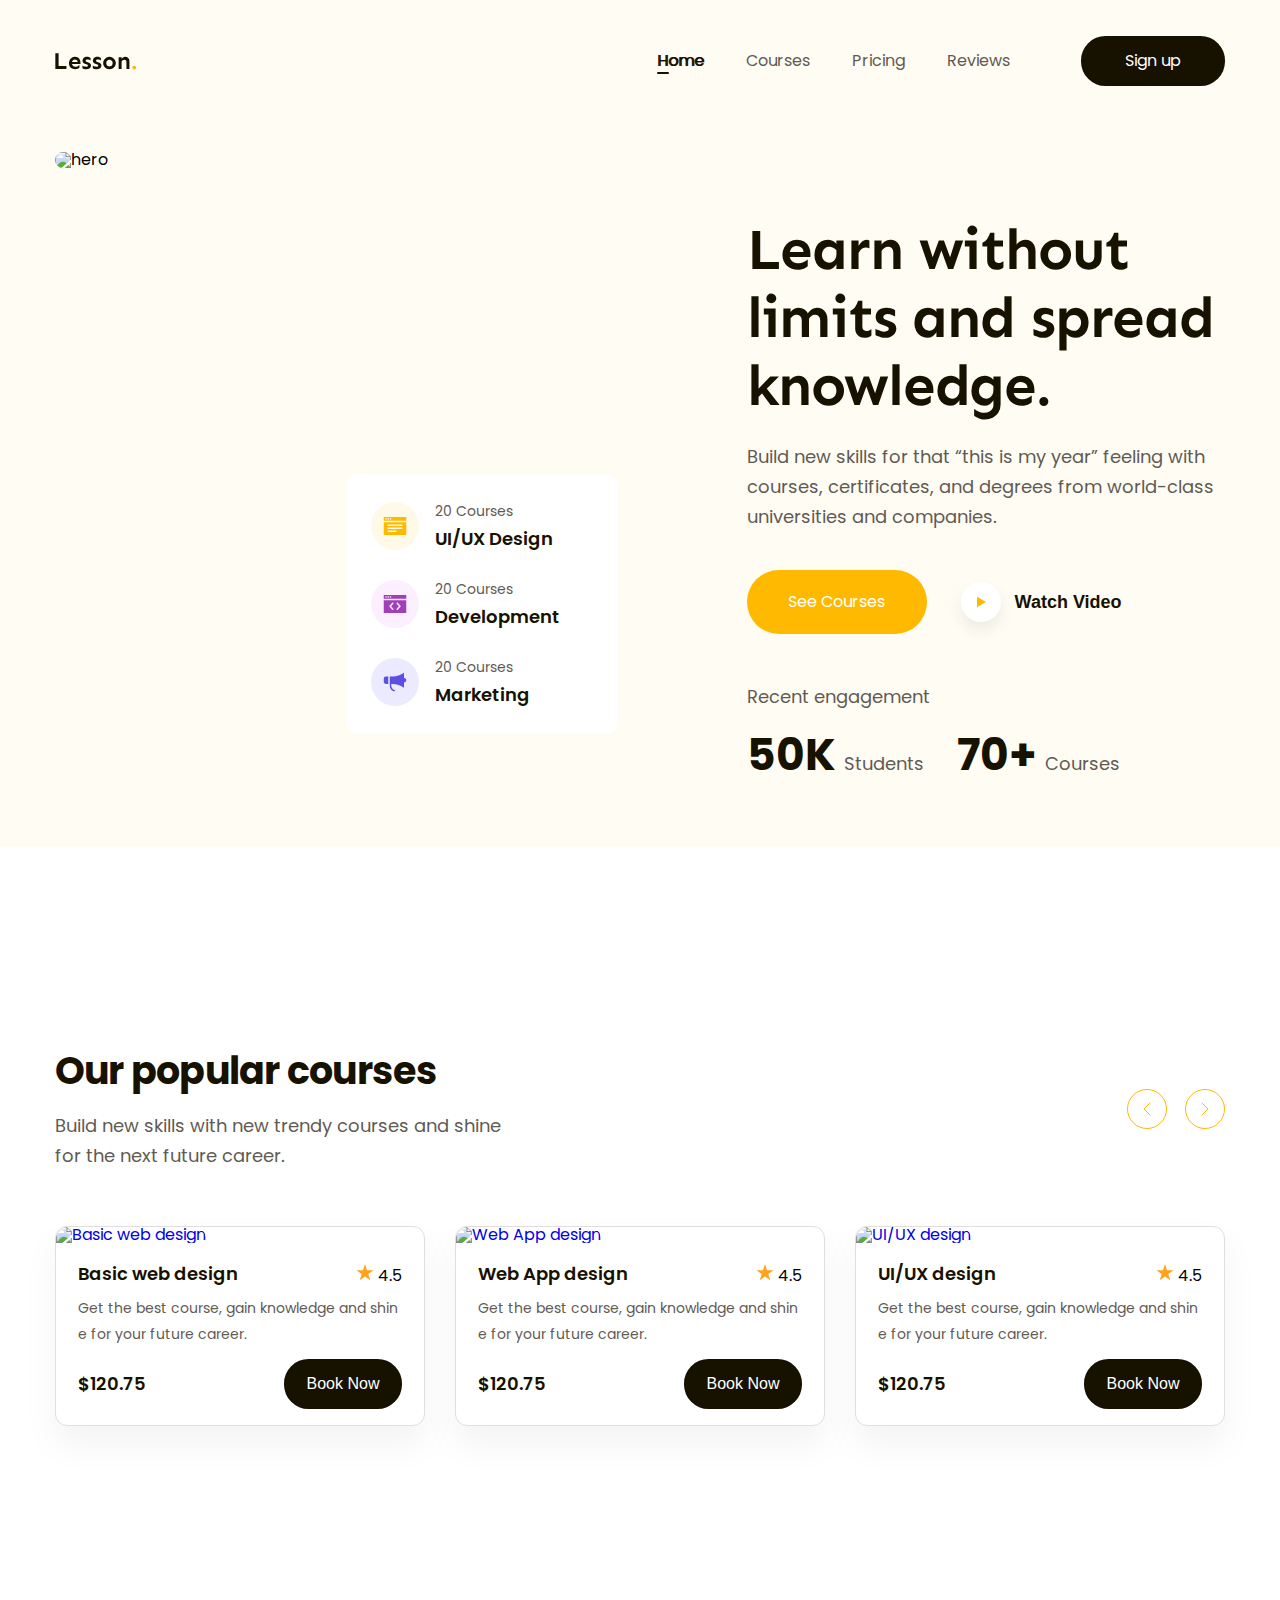
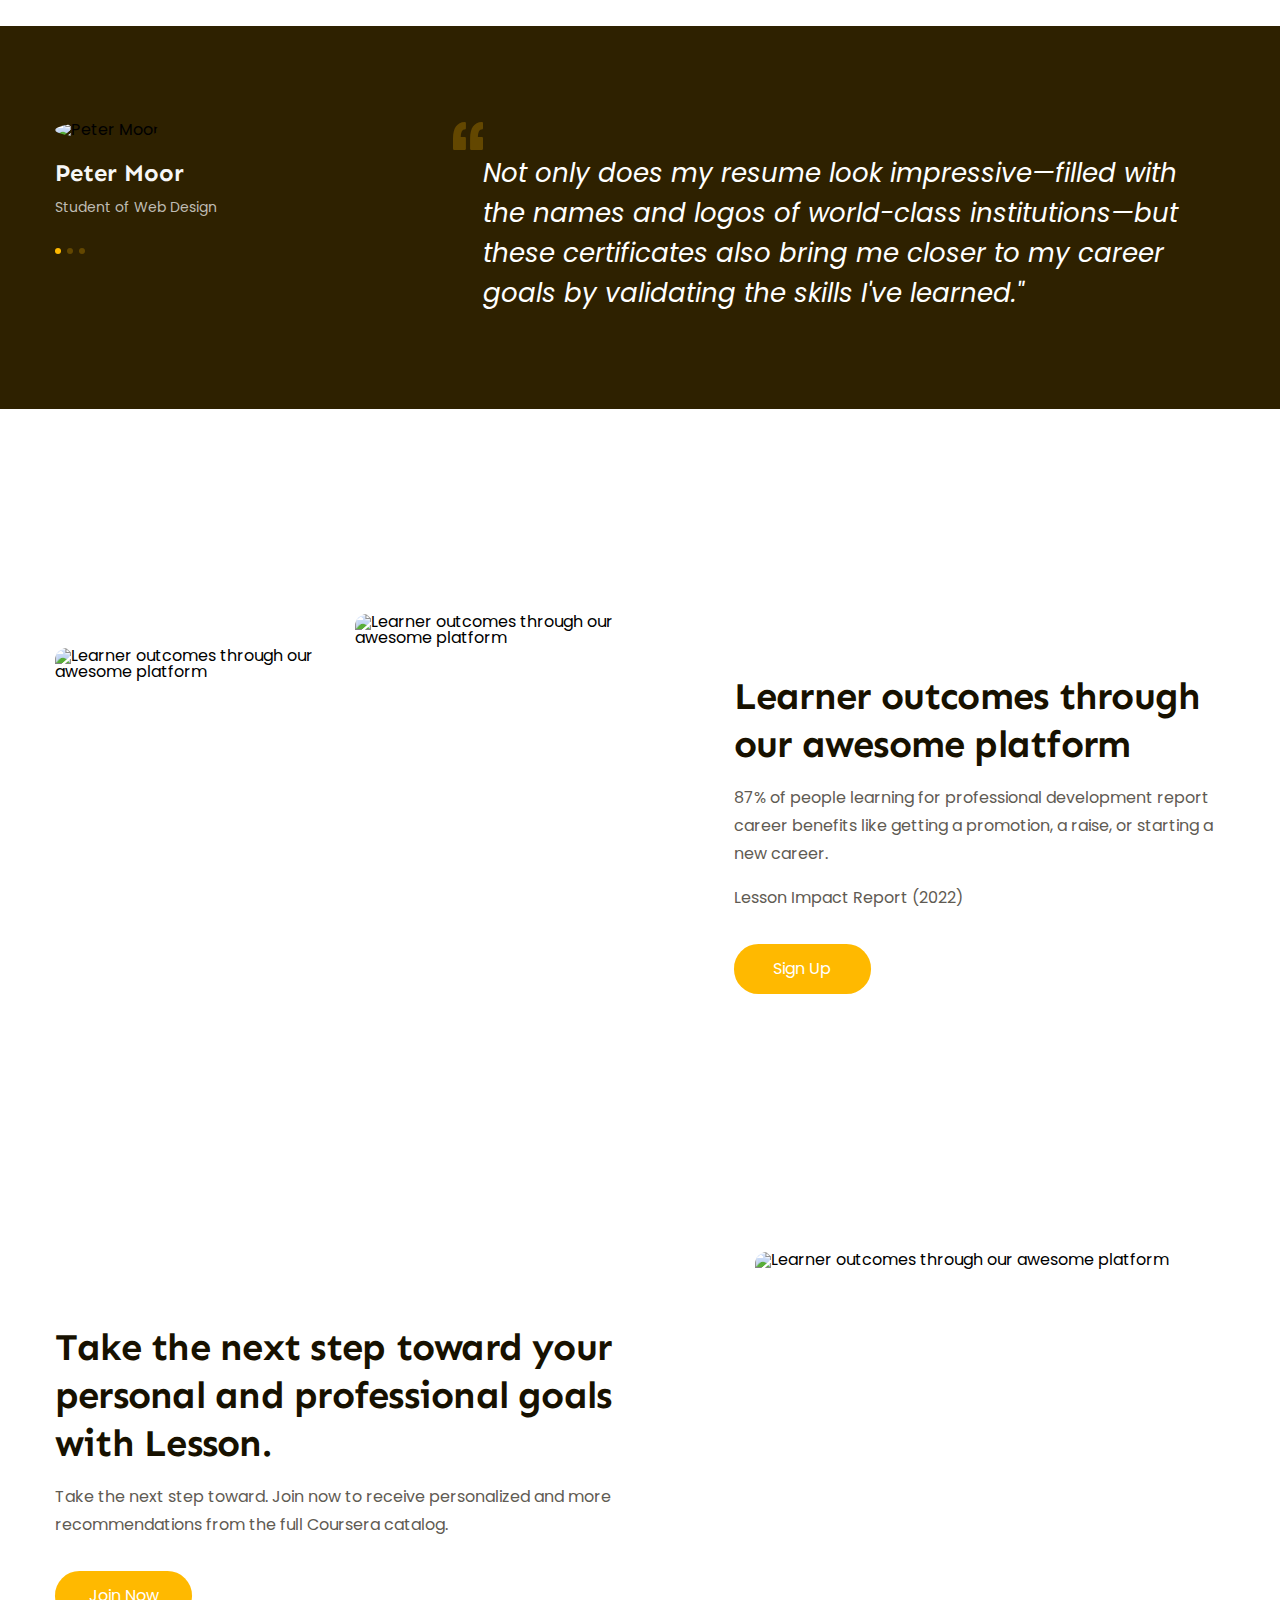
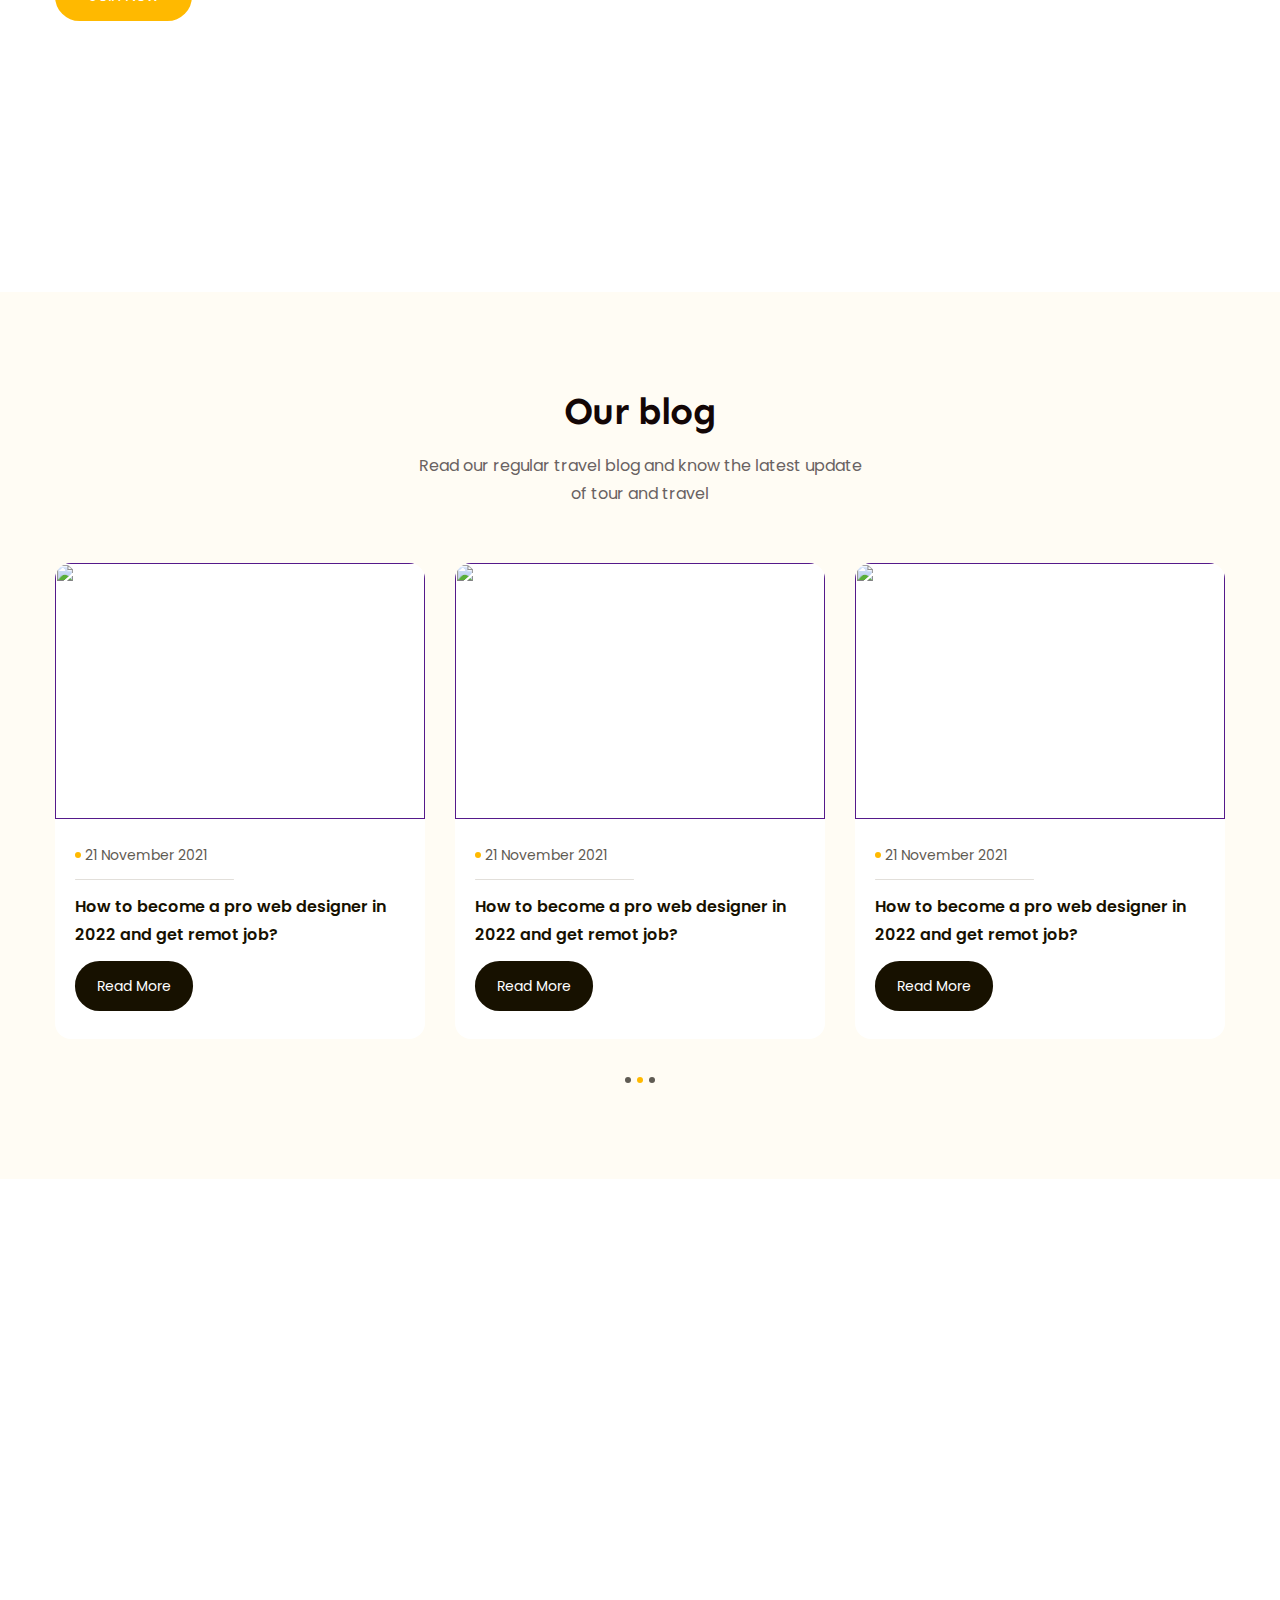
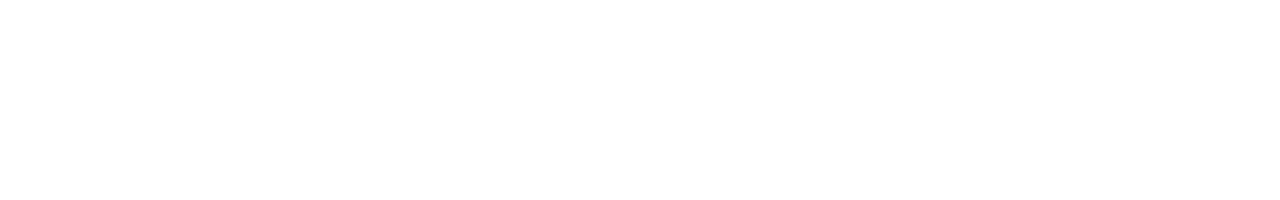
==== commit 65554986: "Lam Phan Blog" ====
--- a/index.html
+++ b/index.html
@@ -446,7 +446,7 @@
                     <div class="body">
                         <div class="images">
                             <img
-                                src="https://i.pinimg.com/564x/93/e2/39/93e23936dc902c8a8df24ead4cd55598.jpg"
+                                src="https://i.pinimg.com/564x/7a/ac/aa/7aacaab4dd2c2ab655cf78a4ca94a410.jpg"
                                 alt="Learner outcomes through our awesome platform"
                                 class="images-icon"
                             />
@@ -466,6 +466,196 @@
                     </div>
                 </div>
             </div>
+            <!-- Blog -->
+            <div class="blog">
+                <div class="main-content">
+                    <div class="blog-top">
+                        <h2 class="heading">Our blog</h2>
+                        <p class="desc">
+                            Read our regular travel blog and know the latest
+                            update of tour and travel
+                        </p>
+                    </div>
+                    <div class="blog-list">
+                        <div class="item">
+                            <a href="">
+                                <img
+                                    src="https://i.pinimg.com/564x/d8/3e/d4/d83ed4475616562ae30f5563a9f44b3b.jpg"
+                                    alt=""
+                                    class="thumb"
+                                />
+                            </a>
+                            <div class="info">
+                                <span class="date">21 November 2021</span>
+                                <h3 class="title">
+                                    <a href="#!">
+                                        How to become a pro web designer in 2022
+                                        and get remot job?</a
+                                    >
+                                </h3>
+                                <a href="" class="btn">Read More</a>
+                            </div>
+                        </div>
+                        <div class="item">
+                            <a href="">
+                                <img
+                                    src="https://i.pinimg.com/564x/41/90/bf/4190bf76486ec4b402bcccf07f93533a.jpg"
+                                    alt=""
+                                    class="thumb"
+                                />
+                            </a>
+                            <div class="info">
+                                <span class="date">21 November 2021</span>
+                                <h3 class="title">
+                                    <a href="#!">
+                                        How to become a pro web designer in 2022
+                                        and get remot job?</a
+                                    >
+                                </h3>
+                                <a href="" class="btn">Read More</a>
+                            </div>
+                        </div>
+                        <div class="item">
+                            <a href="">
+                                <img
+                                    src="https://i.pinimg.com/564x/a2/91/6c/a2916caa8214ca9283d6e79dcc422a27.jpg"
+                                    alt=""
+                                    class="thumb"
+                                />
+                            </a>
+                            <div class="info">
+                                <span class="date">21 November 2021</span>
+                                <h3 class="title">
+                                    <a href="#!">
+                                        How to become a pro web designer in 2022
+                                        and get remot job?
+                                    </a>
+                                </h3>
+                                <a href="" class="btn">Read More</a>
+                            </div>
+                        </div>
+                        <div class="item">
+                            <a href="">
+                                <img
+                                    src="https://i.pinimg.com/564x/d8/3e/d4/d83ed4475616562ae30f5563a9f44b3b.jpg"
+                                    alt=""
+                                    class="thumb"
+                                />
+                            </a>
+                            <div class="info">
+                                <span class="date">21 November 2021</span>
+                                <h3 class="title">
+                                    <a href="#!">
+                                        How to become a pro web designer in 2022
+                                        and get remot job?</a
+                                    >
+                                </h3>
+                                <a href="" class="btn">Read More</a>
+                            </div>
+                        </div>
+                        <div class="item">
+                            <a href="">
+                                <img
+                                    src="https://i.pinimg.com/564x/41/90/bf/4190bf76486ec4b402bcccf07f93533a.jpg"
+                                    alt=""
+                                    class="thumb"
+                                />
+                            </a>
+                            <div class="info">
+                                <span class="date">21 November 2021</span>
+                                <h3 class="title">
+                                    <a href="#!">
+                                        How to become a pro web designer in 2022
+                                        and get remot job?</a
+                                    >
+                                </h3>
+                                <a href="" class="btn">Read More</a>
+                            </div>
+                        </div>
+                        <div class="item">
+                            <a href="">
+                                <img
+                                    src="https://i.pinimg.com/564x/a2/91/6c/a2916caa8214ca9283d6e79dcc422a27.jpg"
+                                    alt=""
+                                    class="thumb"
+                                />
+                            </a>
+                            <div class="info">
+                                <span class="date">21 November 2021</span>
+                                <h3 class="title">
+                                    <a href="#!">
+                                        How to become a pro web designer in 2022
+                                        and get remot job?
+                                    </a>
+                                </h3>
+                                <a href="" class="btn">Read More</a>
+                            </div>
+                        </div>
+                        <div class="item">
+                            <a href="">
+                                <img
+                                    src="https://i.pinimg.com/564x/d8/3e/d4/d83ed4475616562ae30f5563a9f44b3b.jpg"
+                                    alt=""
+                                    class="thumb"
+                                />
+                            </a>
+                            <div class="info">
+                                <span class="date">21 November 2021</span>
+                                <h3 class="title">
+                                    <a href="#!">
+                                        How to become a pro web designer in 2022
+                                        and get remot job?</a
+                                    >
+                                </h3>
+                                <a href="" class="btn">Read More</a>
+                            </div>
+                        </div>
+                        <div class="item">
+                            <a href="">
+                                <img
+                                    src="https://i.pinimg.com/564x/41/90/bf/4190bf76486ec4b402bcccf07f93533a.jpg"
+                                    alt=""
+                                    class="thumb"
+                                />
+                            </a>
+                            <div class="info">
+                                <span class="date">21 November 2021</span>
+                                <h3 class="title">
+                                    <a href="#!">
+                                        How to become a pro web designer in 2022
+                                        and get remot job?</a
+                                    >
+                                </h3>
+                                <a href="" class="btn">Read More</a>
+                            </div>
+                        </div>
+                        <div class="item">
+                            <a href="">
+                                <img
+                                    src="https://i.pinimg.com/564x/a2/91/6c/a2916caa8214ca9283d6e79dcc422a27.jpg"
+                                    alt=""
+                                    class="thumb"
+                                />
+                            </a>
+                            <div class="info">
+                                <span class="date">21 November 2021</span>
+                                <h3 class="title">
+                                    <a href="#!">
+                                        How to become a pro web designer in 2022
+                                        and get remot job?
+                                    </a>
+                                </h3>
+                                <a href="" class="btn">Read More</a>
+                            </div>
+                        </div>
+                    </div>
+                    <div class="dots">
+                        <span class="dot"></span>
+                        <span class="dot active"></span>
+                        <span class="dot"></span>
+                    </div>
+                </div>
+            </div>
         </main>
     </body>
 </html>
--- a/assets/css/styles.css
+++ b/assets/css/styles.css
@@ -608,3 +608,138 @@
     width: 470px;
     height: 440px;
 }
+
+/* ========Blog======== */
+.blog {
+    margin-top: 135px;
+    padding: 96px 0;
+    background-color: #fffcf4;
+}
+
+.blog .blog-top {
+    text-align: center;
+}
+
+.blog .blog-top .heading {
+    font-weight: 700;
+    font-size: 3.8rem;
+    line-height: 1.26;
+    /* identical to box height, or 126% */
+    letter-spacing: -0.02em;
+    font-family: var(--font-heading);
+    color: #130606;
+}
+
+.blog .blog-top .desc {
+    width: 448px;
+    margin: 16px auto 0;
+    font-weight: 400;
+    font-size: 1.6rem;
+    line-height: 28px;
+    /* or 175% */
+    color: #696262;
+}
+
+.blog .blog-list {
+    overflow: hidden;
+    margin-top: 55px;
+    display: flex;
+    gap: 30px;
+}
+
+.blog .blog-list .item {
+    width: calc(33.33% - 20px);
+    background: #ffffff;
+    border-radius: 16px;
+    flex-shrink: 0;
+}
+
+.blog .item .thumb {
+    width: 100%;
+    height: 256px;
+    object-fit: cover;
+    border-radius: 16px 16px 0px 0px;
+}
+
+.blog .item .info {
+    padding: 20px 20px 28px;
+}
+
+.blog .item .date {
+    display: inline-flex;
+    position: relative;
+    align-items: center;
+    font-weight: 400;
+    font-size: 1.4rem;
+    line-height: 26px;
+    /* identical to box height, or 186% */
+    padding-bottom: 12px;
+    color: #5f5b53;
+}
+
+.blog .item .date::before {
+    content: "";
+    margin-right: 4px;
+    display: inline-block;
+    border-radius: 50%;
+    width: 6px;
+    height: 6px;
+    background-color: var(--color-yellow);
+}
+
+.blog .item .date::after {
+    position: absolute;
+    content: "";
+    display: inline-block;
+    /* border-radius: 50%; */
+    /* width: 160px; */
+    right: -27px;
+    height: 1px;
+    left: 0;
+    bottom: 0;
+    background: #e2dfda;
+    border-radius: 0.5px;
+}
+
+.blog .item .title a {
+    margin-top: 13px;
+    font-weight: 600;
+    font-size: 1.6rem;
+    line-height: 28px;
+    /* or 175% */
+    display: inline-block;
+    color: #171100;
+    margin-bottom: 12px;
+}
+
+.blog .item:hover {
+    box-shadow: 0px 16px 32px rgba(0, 0, 0, 0.05);
+}
+
+.blog .item .btn {
+    font-size: 1.4rem;
+}
+
+.blog .item .btn:hover {
+    background-color: var(--color-yellow);
+}
+
+.blog .dots {
+    margin-top: 38px;
+    display: flex;
+    justify-content: center;
+    gap: 6px;
+}
+
+.blog .dot {
+    width: 6px;
+    height: 6px;
+    border-radius: 50%;
+    background: #5f5b53;
+    cursor: pointer;
+}
+
+.blog .dot.active {
+    cursor: default;
+    background-color: var(--color-yellow);
+}
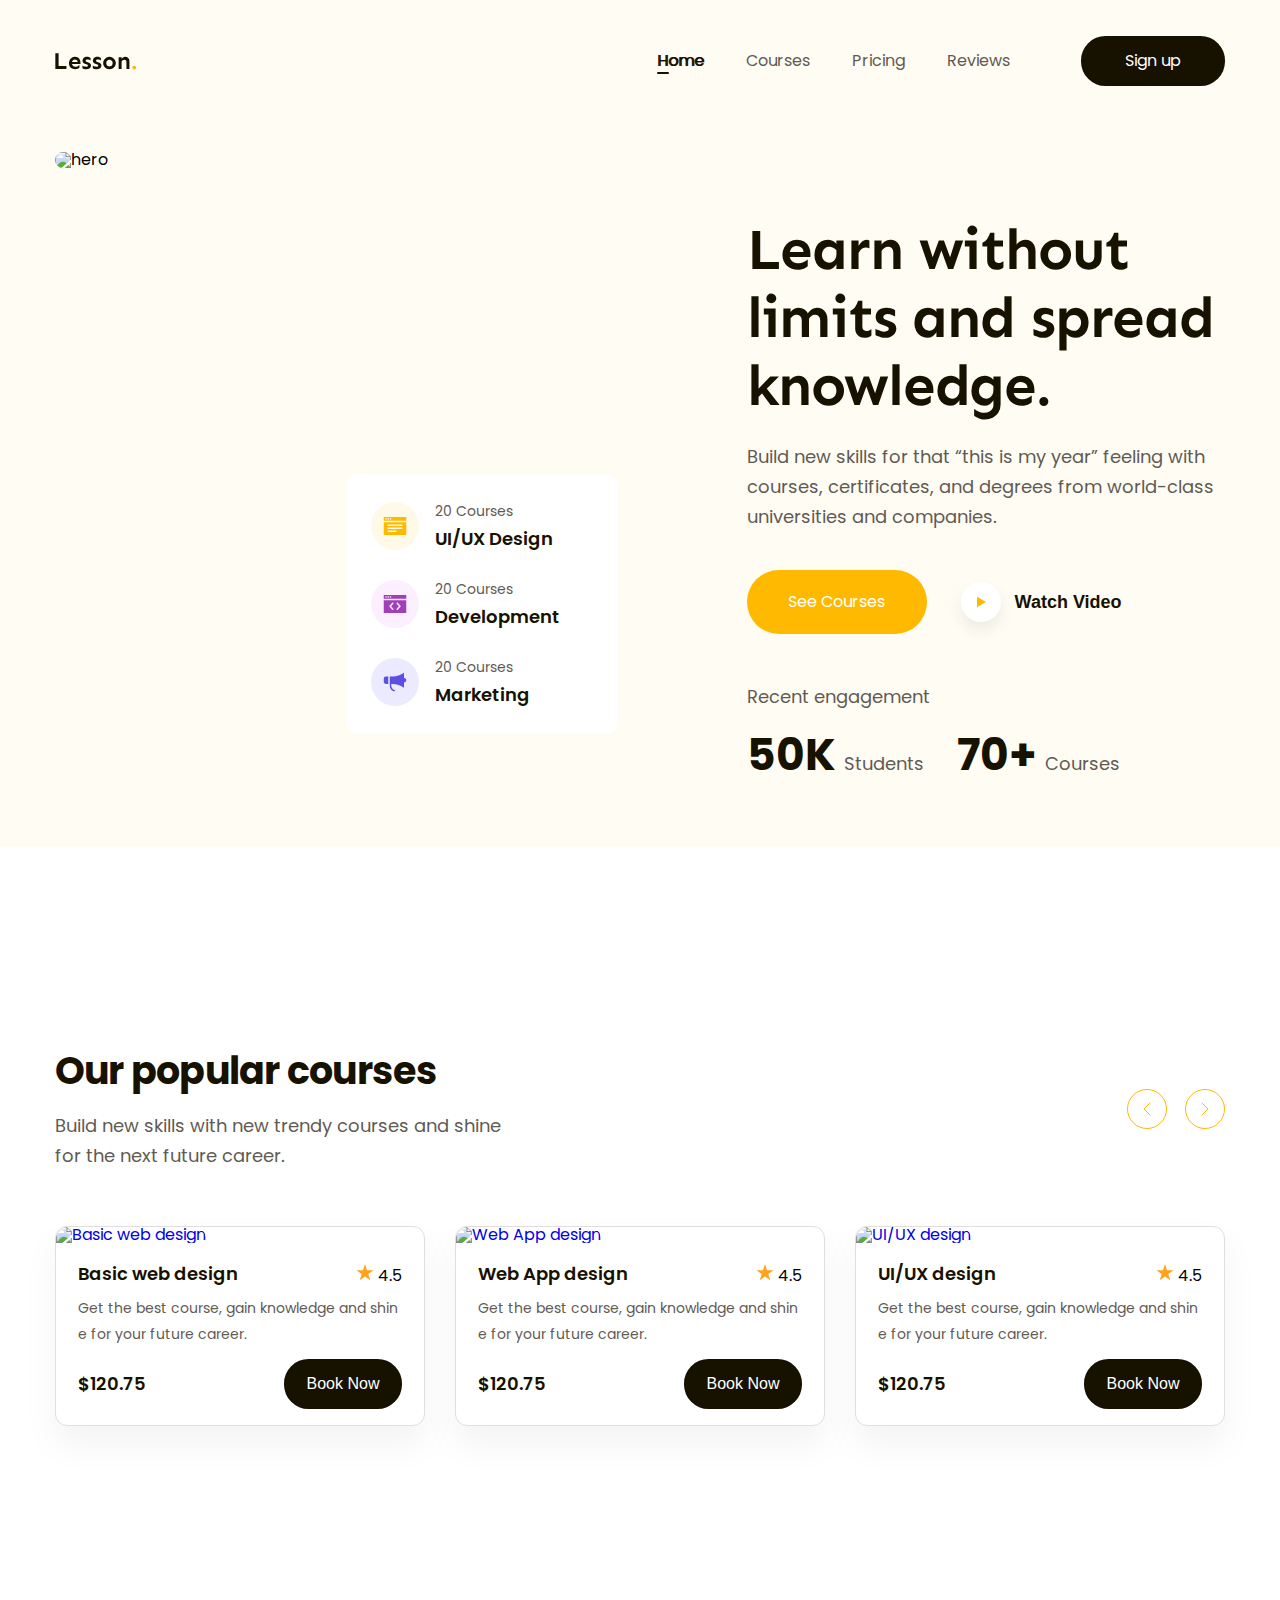
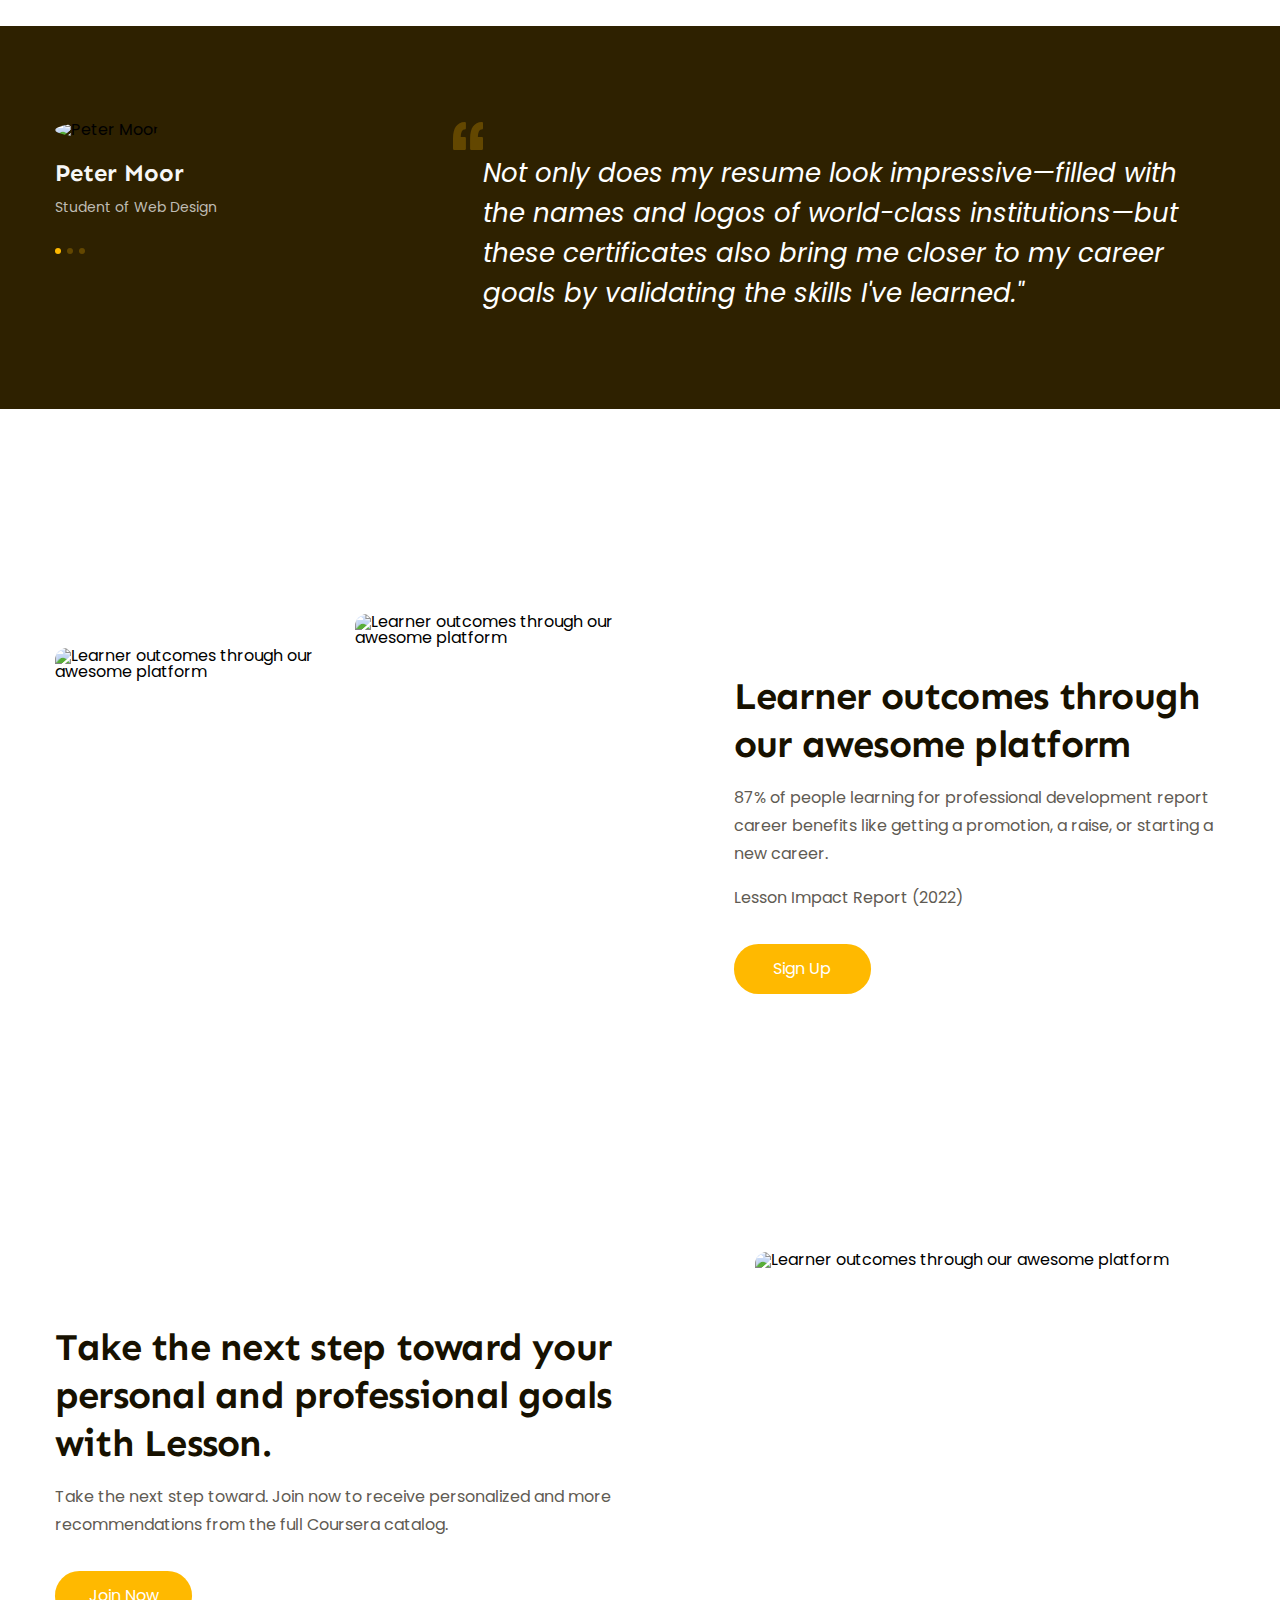
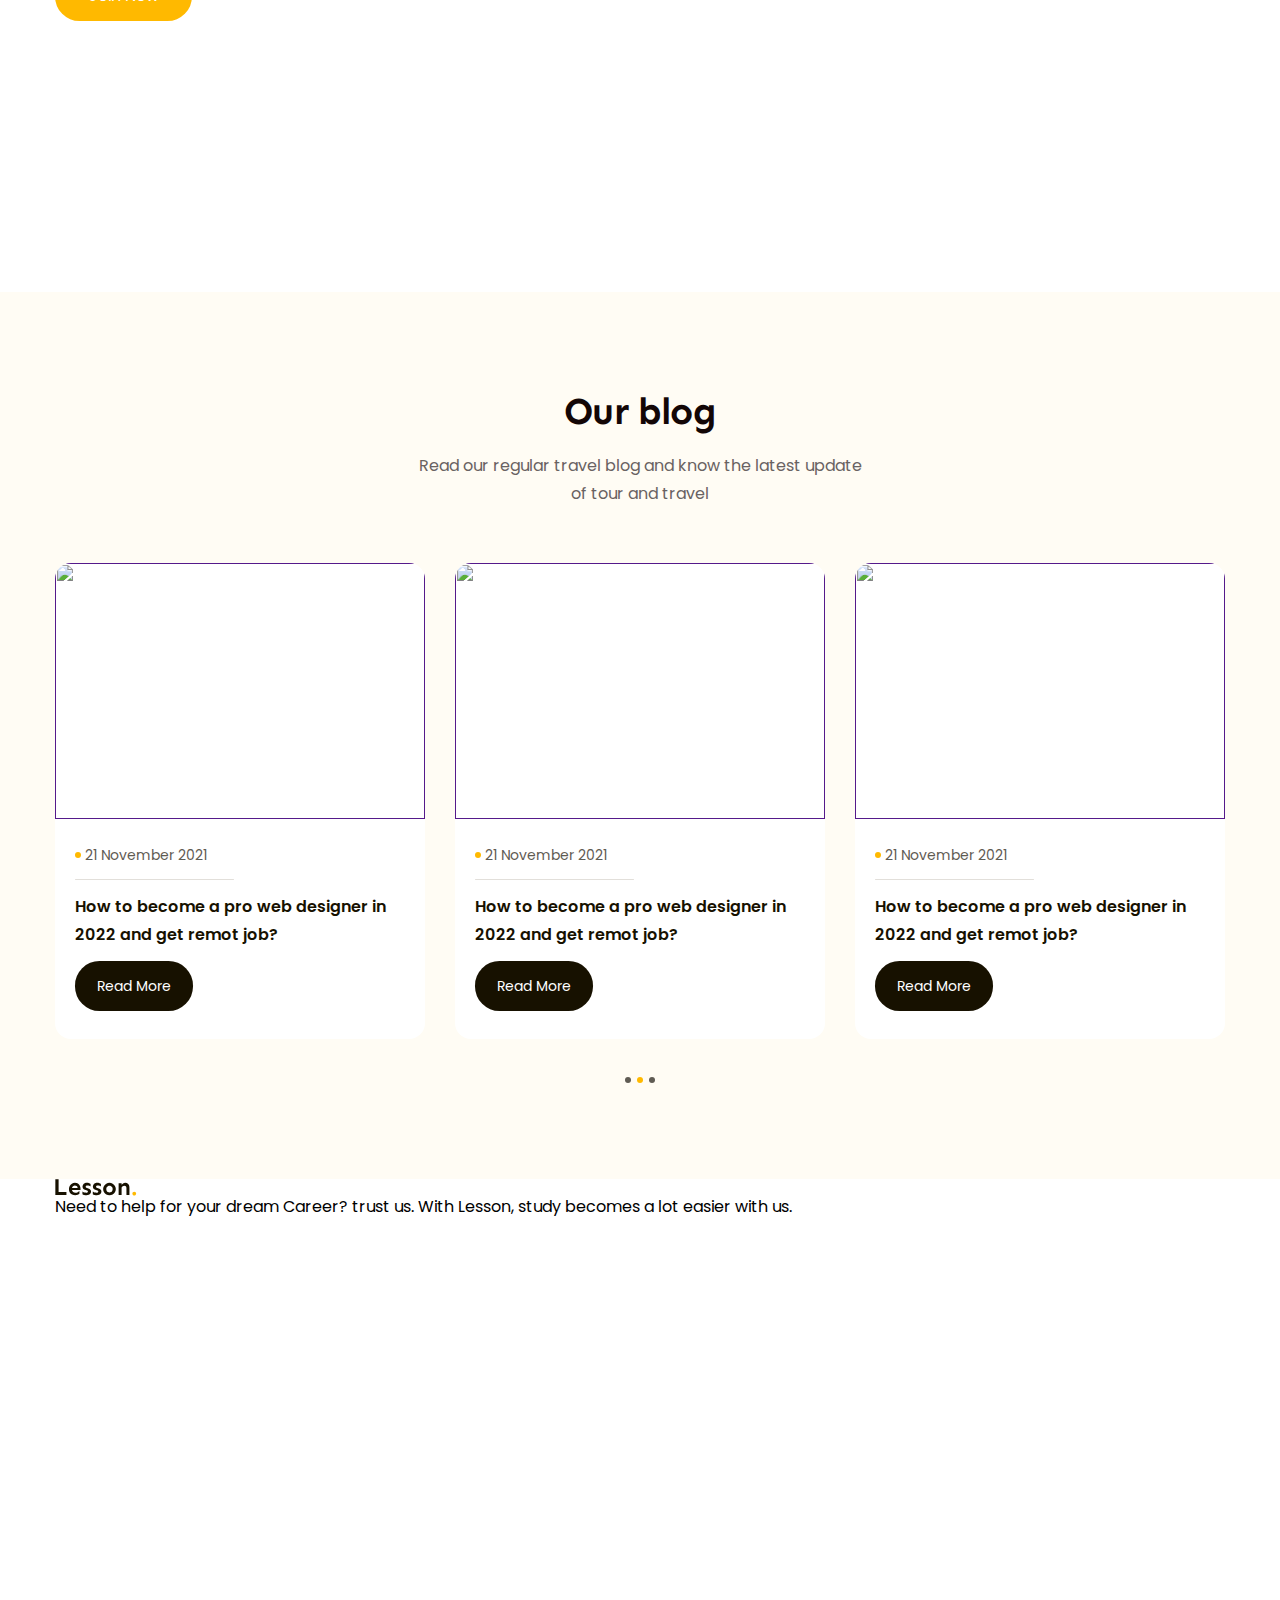
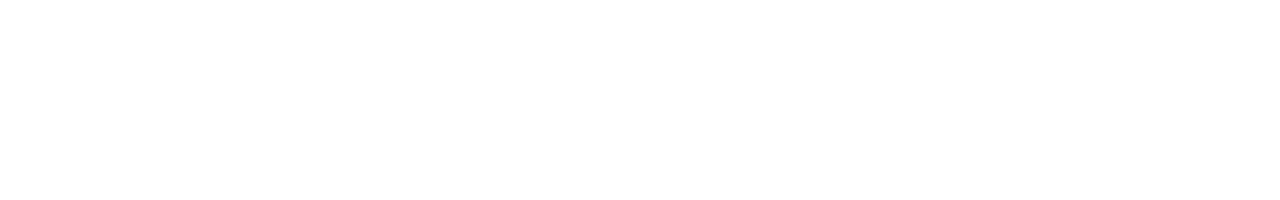
==== commit ad6a5738: "Lam Phan Blog" ====
--- a/index.html
+++ b/index.html
@@ -656,6 +656,76 @@
                     </div>
                 </div>
             </div>
+            <!-- Footer -->
+            <footer class="footer">
+                <div class="main-content">
+                    <div class="row">
+                        <!-- column 1 -->
+                        <div class="column">
+                            <img src="./assets/img/Logo/Lesson..svg" alt="" />
+                            <p class="desc">
+                                Need to help for your dream Career? trust us.
+                                With Lesson, study becomes a lot easier with us.
+                            </p>
+                        </div>
+                        <!-- column 2 -->
+                        <div class="column">
+                            <h3 class="heading lv3"></h3>
+
+                            <ul class="list">
+                                <li>
+                                    <a href="#!"></a>
+                                </li>
+                                <li>
+                                    <a href="#!"></a>
+                                </li>
+                                <li>
+                                    <a href="#!"></a>
+                                </li>
+                                <li>
+                                    <a href="#!"></a>
+                                </li>
+                            </ul>
+                        </div>
+                        <!-- column 3 -->
+                        <div class="column">
+                            <h3 class="heading lv3"></h3>
+                            <ul class="list">
+                                <li>
+                                    <a href="#!"></a>
+                                </li>
+                                <li>
+                                    <a href="#!"></a>
+                                </li>
+                                <li>
+                                    <a href="#!"></a>
+                                </li>
+                                <li>
+                                    <a href="#!"></a>
+                                </li>
+                            </ul>
+                        </div>
+                        <!-- column 4 -->
+                        <div class="column">
+                            <h3 class="heading lv3"></h3>
+                            <ul class="list">
+                                <li>
+                                    <a href="#!"></a>
+                                </li>
+                                <li>
+                                    <a href="#!"></a>
+                                </li>
+                                <li>
+                                    <a href="#!"></a>
+                                </li>
+                                <li>
+                                    <a href="#!"></a>
+                                </li>
+                            </ul>
+                        </div>
+                    </div>
+                </div>
+            </footer>
         </main>
     </body>
 </html>
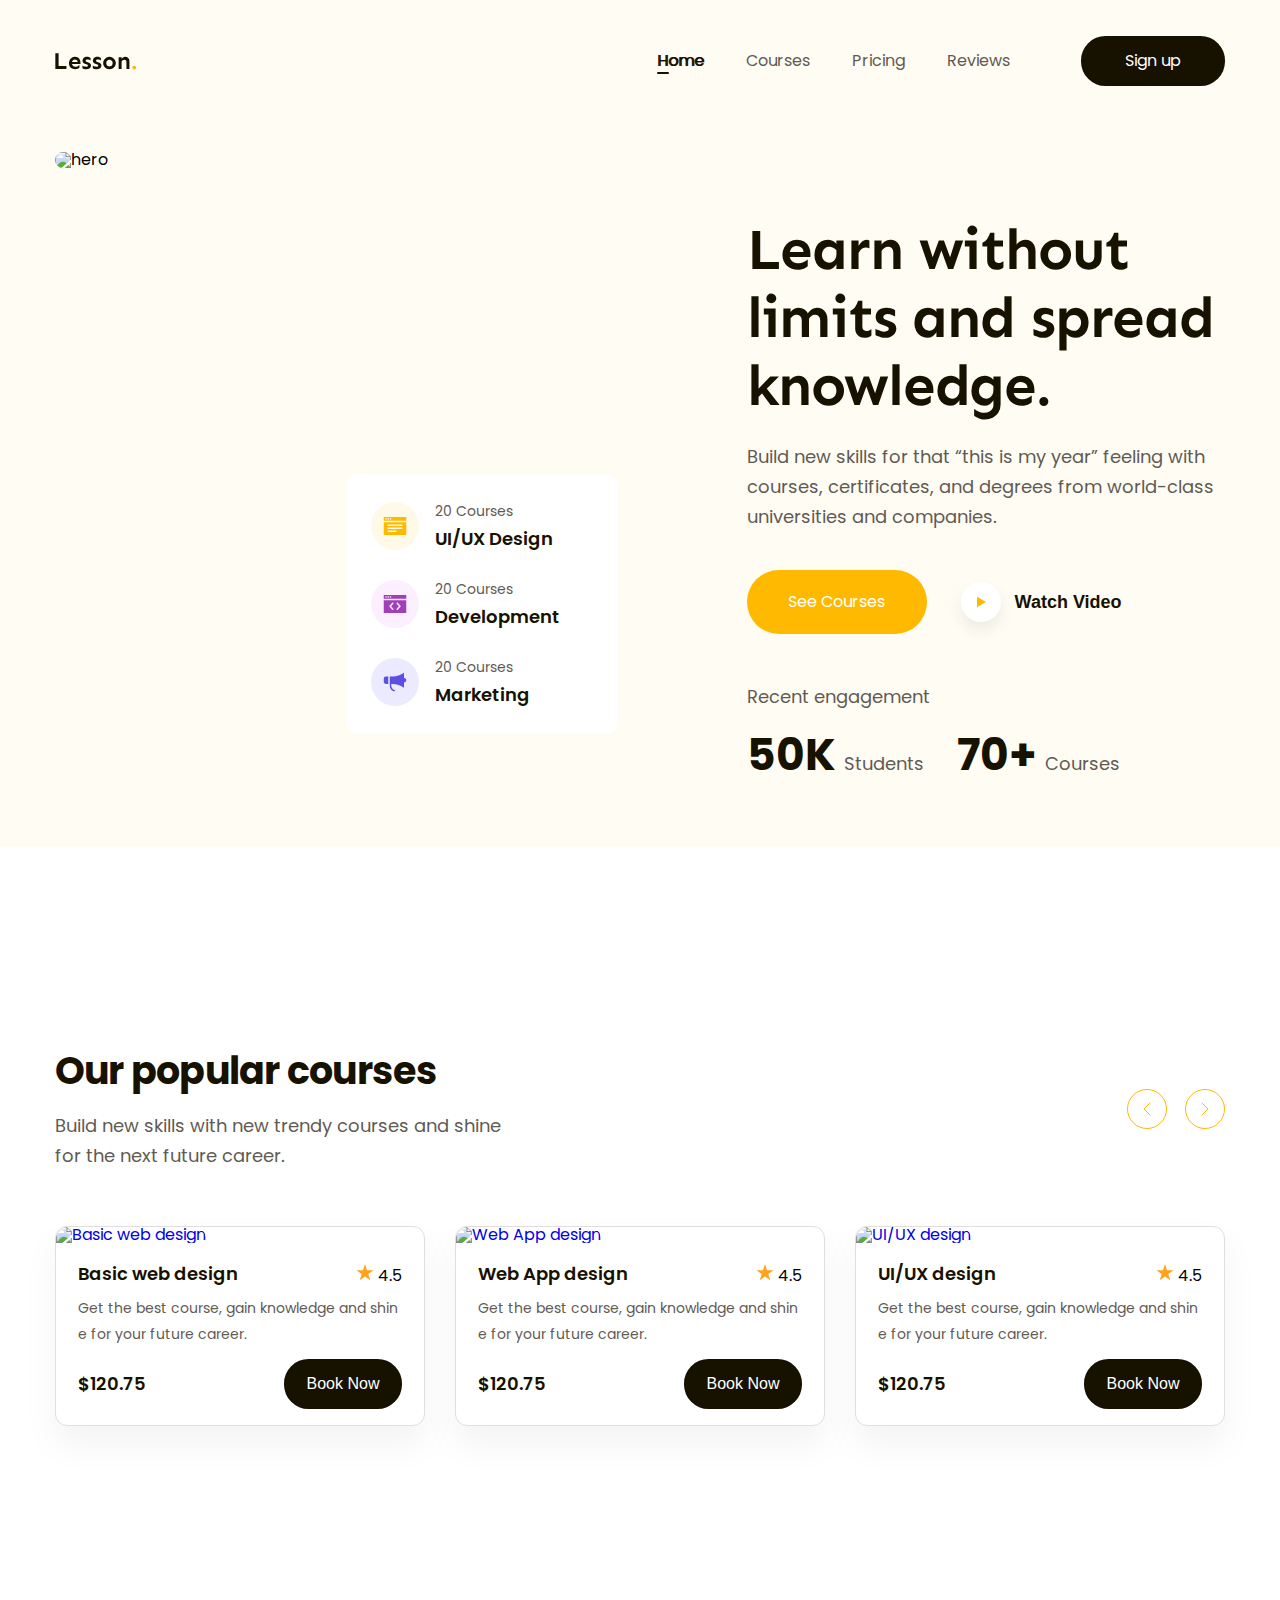
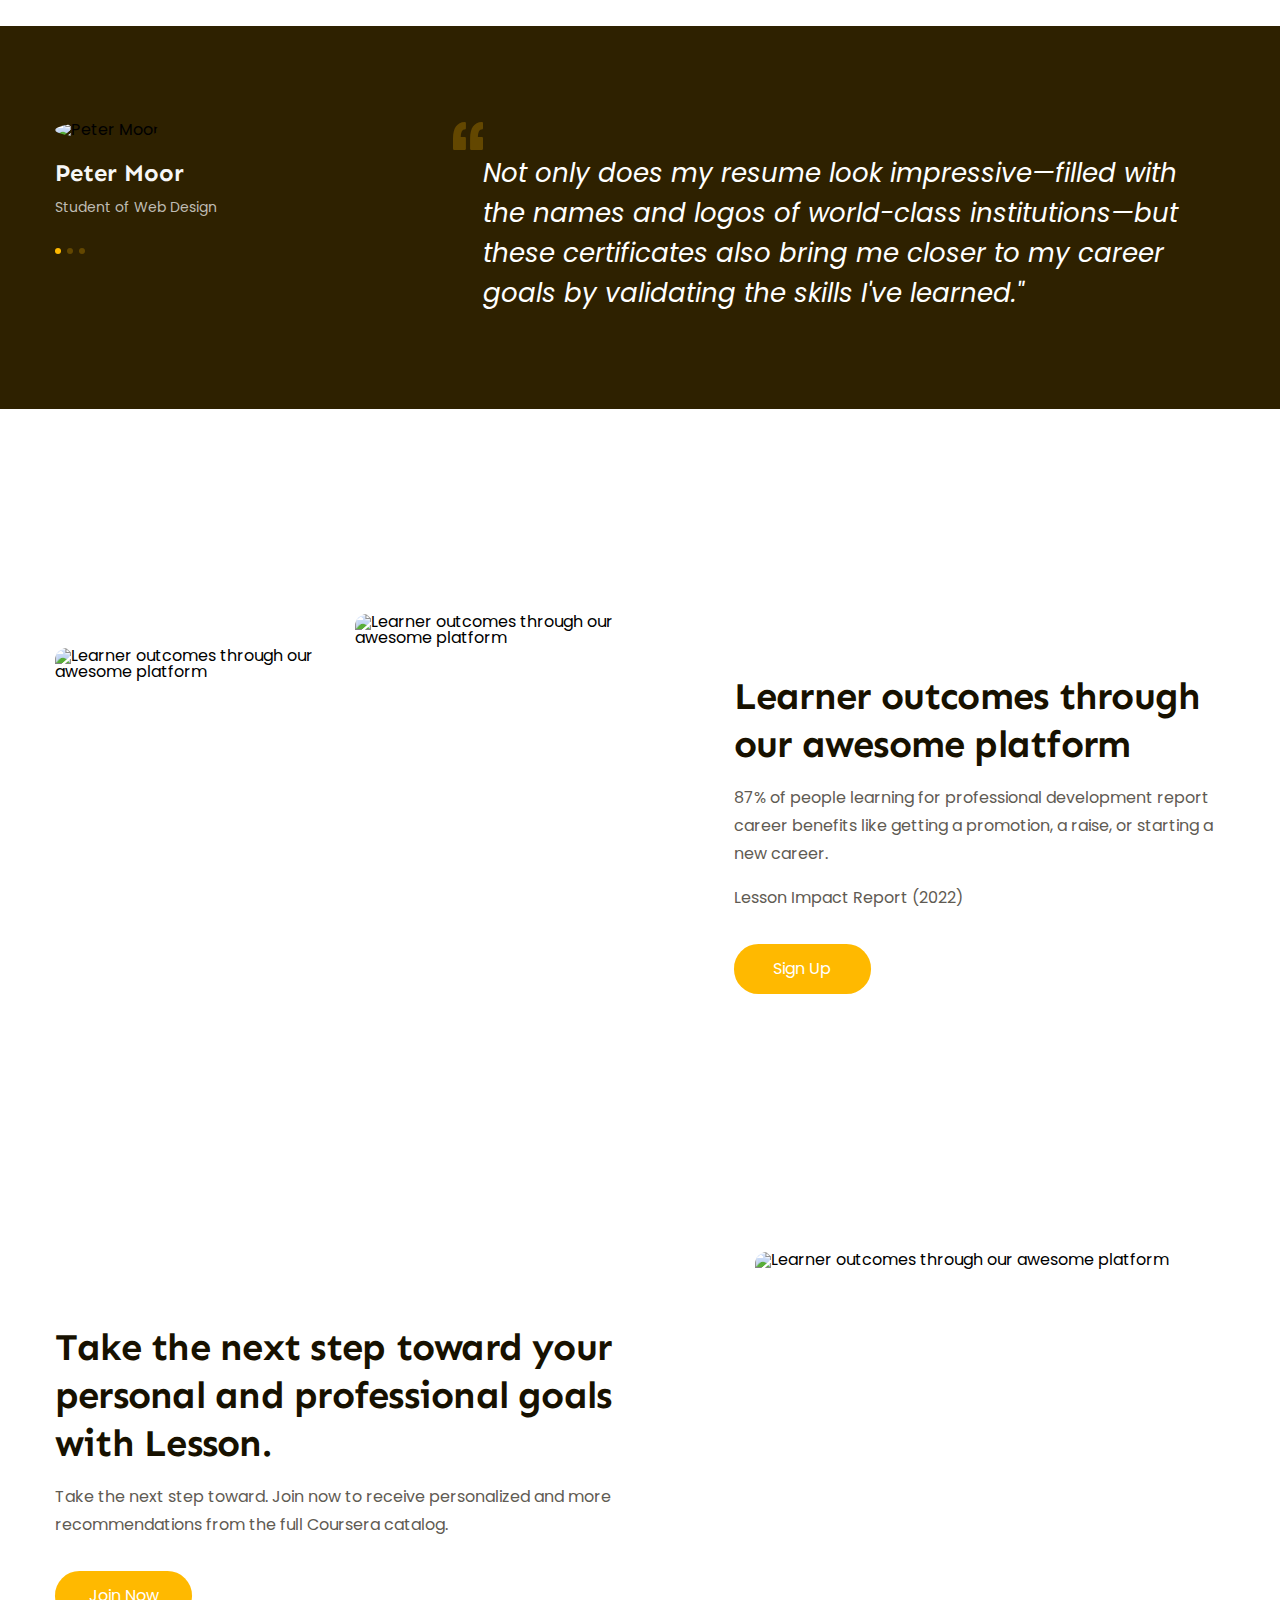
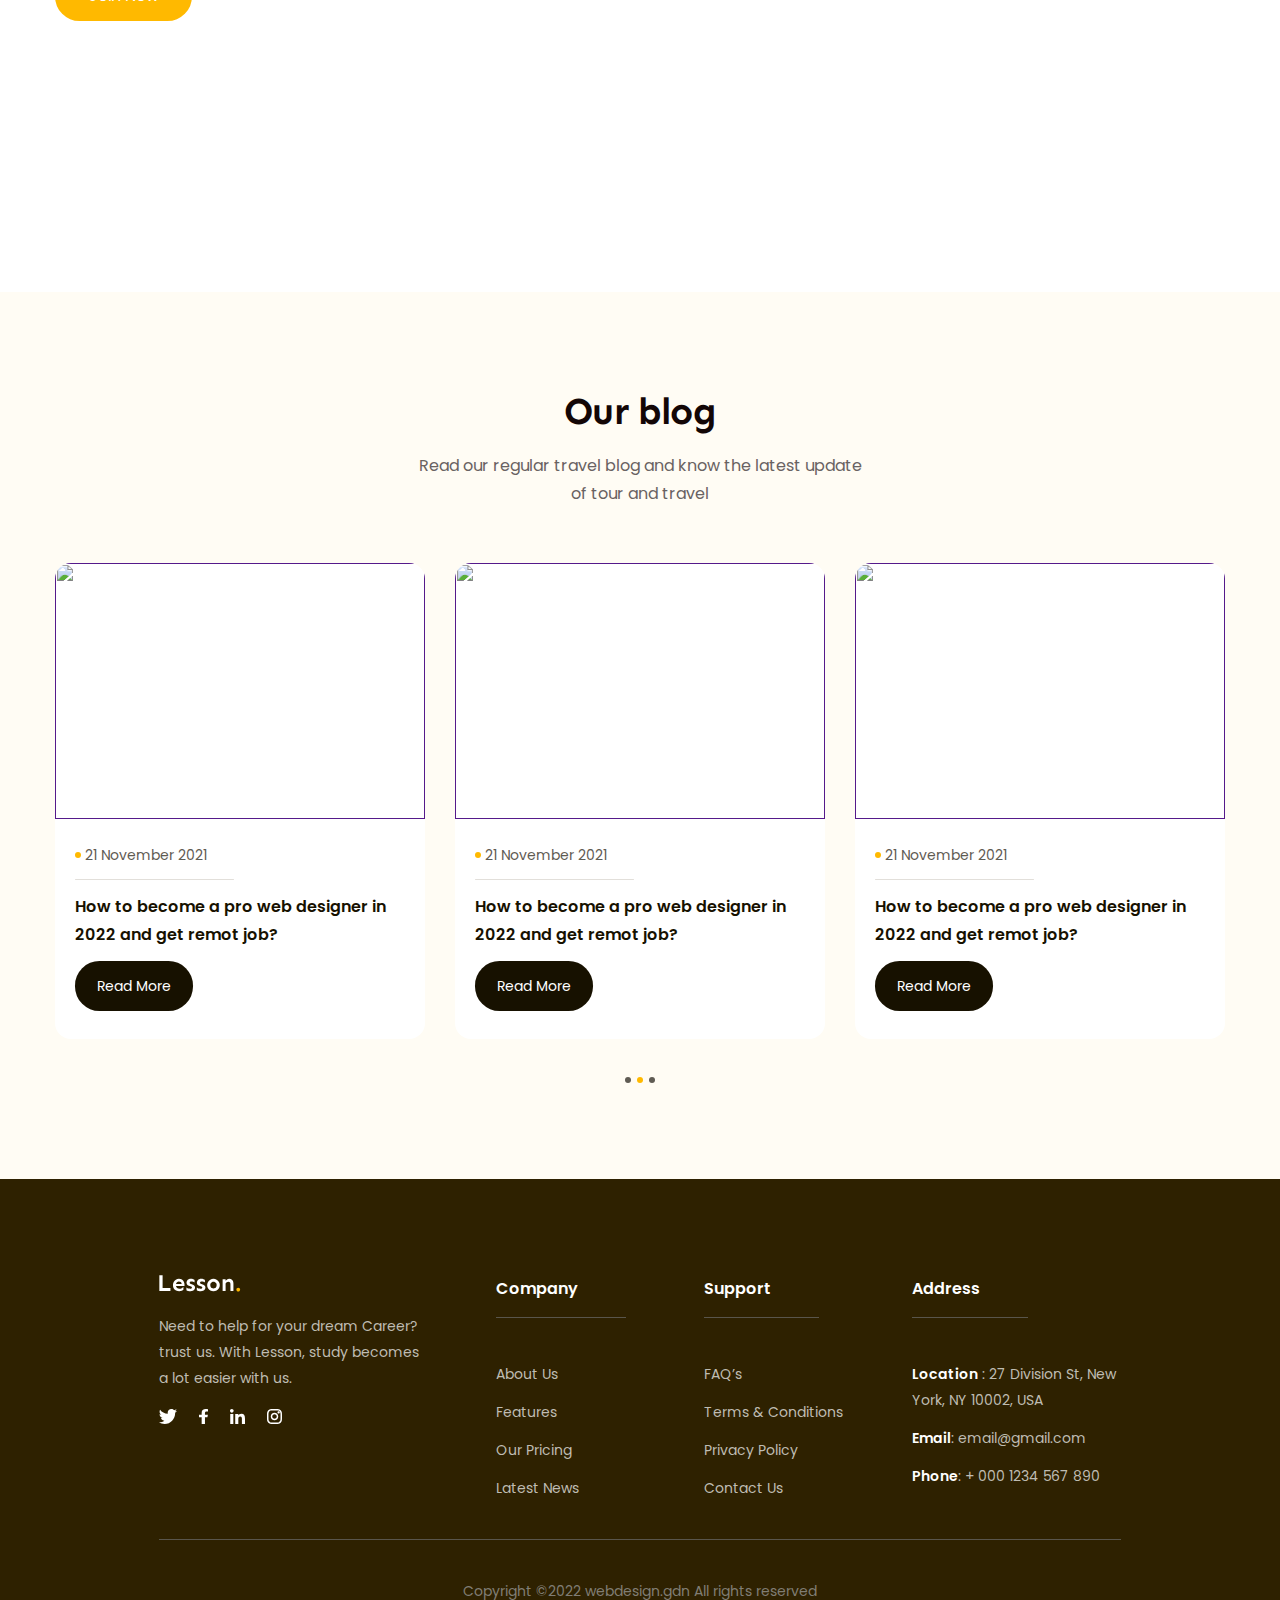
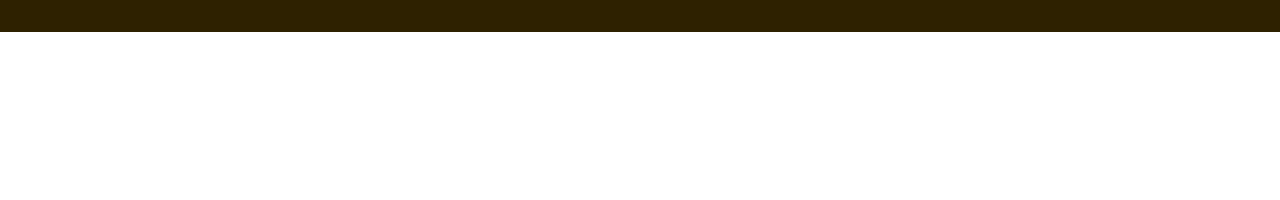
==== commit 49619e49: "Hoan Thanh Phan Footer" ====
--- a/index.html
+++ b/index.html
@@ -662,68 +662,109 @@
                     <div class="row">
                         <!-- column 1 -->
                         <div class="column">
-                            <img src="./assets/img/Logo/Lesson..svg" alt="" />
+                            <img
+                                src="./assets/img/Logo/Lesson. (1).svg"
+                                alt=""
+                            />
                             <p class="desc">
                                 Need to help for your dream Career? trust us.
                                 With Lesson, study becomes a lot easier with us.
                             </p>
+                            <div class="socials">
+                                <a href="#!">
+                                    <img
+                                        src="./assets/img/mangxahoi/twitter.svg"
+                                        alt="twitter"
+                                        class="icon"
+                                    />
+                                </a>
+                                <a href="#!">
+                                    <img
+                                        src="./assets/img/mangxahoi/f.svg"
+                                        alt="facebook"
+                                        class="icon"
+                                    />
+                                </a>
+                                <a href="#!">
+                                    <img
+                                        src="./assets/img/mangxahoi/linked_in.svg"
+                                        alt="linked_in"
+                                        class="icon"
+                                    />
+                                </a>
+                                <a href="#!">
+                                    <img
+                                        src="./assets/img/mangxahoi/instagram.svg"
+                                        alt=""
+                                        class="icon"
+                                    />
+                                </a>
+                            </div>
                         </div>
                         <!-- column 2 -->
                         <div class="column">
-                            <h3 class="heading lv3"></h3>
+                            <h3 class="title">Company</h3>
 
                             <ul class="list">
                                 <li>
-                                    <a href="#!"></a>
-                                </li>
-                                <li>
-                                    <a href="#!"></a>
-                                </li>
-                                <li>
-                                    <a href="#!"></a>
-                                </li>
-                                <li>
-                                    <a href="#!"></a>
+                                    <a href="#!">About Us</a>
+                                </li>
+                                <li>
+                                    <a href="#!">Features</a>
+                                </li>
+                                <li>
+                                    <a href="#!">Our Pricing</a>
+                                </li>
+                                <li>
+                                    <a href="#!">Latest News</a>
                                 </li>
                             </ul>
                         </div>
                         <!-- column 3 -->
                         <div class="column">
-                            <h3 class="heading lv3"></h3>
+                            <h3 class="title">Support</h3>
                             <ul class="list">
                                 <li>
-                                    <a href="#!"></a>
-                                </li>
-                                <li>
-                                    <a href="#!"></a>
-                                </li>
-                                <li>
-                                    <a href="#!"></a>
-                                </li>
-                                <li>
-                                    <a href="#!"></a>
+                                    <a href="#!">FAQ’s</a>
+                                </li>
+                                <li>
+                                    <a href="#!">Terms & Conditions</a>
+                                </li>
+                                <li>
+                                    <a href="#!">Privacy Policy</a>
+                                </li>
+                                <li>
+                                    <a href="#!">Contact Us</a>
                                 </li>
                             </ul>
                         </div>
                         <!-- column 4 -->
                         <div class="column">
-                            <h3 class="heading lv3"></h3>
+                            <h3 class="title">Address</h3>
                             <ul class="list">
                                 <li>
-                                    <a href="#!"></a>
-                                </li>
-                                <li>
-                                    <a href="#!"></a>
-                                </li>
-                                <li>
-                                    <a href="#!"></a>
-                                </li>
-                                <li>
-                                    <a href="#!"></a>
+                                    <a href="#!"
+                                        ><strong>Location</strong> : 27 Division
+                                        St, New York, NY 10002, USA
+                                    </a>
+                                </li>
+                                <li>
+                                    <a href="#!">
+                                        <strong>Email</strong>: email@gmail.com
+                                    </a>
+                                </li>
+                                <li>
+                                    <a href="#!">
+                                        <strong>Phone</strong>: + 000 1234 567
+                                        890
+                                    </a>
                                 </li>
                             </ul>
                         </div>
                     </div>
+                    <p class="text-footer">
+                        Copyright ©2022 webdesign.gdn All rights reserved
+                    </p>
                 </div>
             </footer>
         </main>
--- a/assets/css/styles.css
+++ b/assets/css/styles.css
@@ -62,6 +62,7 @@
 .word-break-all {
     word-break: break-all;
 }
+
 /* ======Header========= */
 .header {
     background-color: #fffcf4;
@@ -743,3 +744,84 @@
     cursor: default;
     background-color: var(--color-yellow);
 }
+
+.footer {
+    background: #2e2100;
+    padding: 96px 135px 28px;
+}
+.footer .row {
+    padding-bottom: 38px;
+    display: flex;
+    border-bottom: 1px solid #59554b;
+}
+
+.footer .row .column {
+    width: 21.66%;
+}
+
+.footer .row .column:first-child {
+    width: 35%;
+}
+
+.footer .desc {
+    width: 267px;
+    margin-top: 18px;
+    font-weight: 400;
+    font-size: 1.4rem;
+    line-height: 26px;
+    /* or 186% */
+    color: #bfbcb2;
+}
+
+.footer .socials .icon {
+    margin-top: 18px;
+    margin-right: 18px;
+}
+
+.footer .title {
+    padding: 0 48px 14px 0;
+    display: inline-block;
+    font-weight: 600;
+    font-size: 16px;
+    line-height: 28px;
+    /* identical to box height, or 175% */
+    font-family: "Poppins";
+    color: #ffffff;
+    border-bottom: 1px solid #59554b;
+}
+
+.footer .list {
+    margin-top: 43px;
+}
+
+.footer .list a {
+    font-weight: 400;
+    font-size: 14px;
+    line-height: 26px;
+    /* identical to box height, or 186% */
+    display: inline-block;
+    margin-top: 12px;
+    color: #bfbcb2;
+}
+
+.footer .list li:first-child a {
+    margin-top: 0;
+}
+
+.footer .list a strong {
+    color: #fff;
+    font-weight: 600;
+    font-size: 1.4rem;
+}
+
+.footer .text-footer {
+    margin-top: 38px;
+    font-weight: 400;
+    font-size: 14px;
+    line-height: 26px;
+    /* identical to box height, or 186% */
+
+    text-align: center;
+
+    color: #807d74;
+}
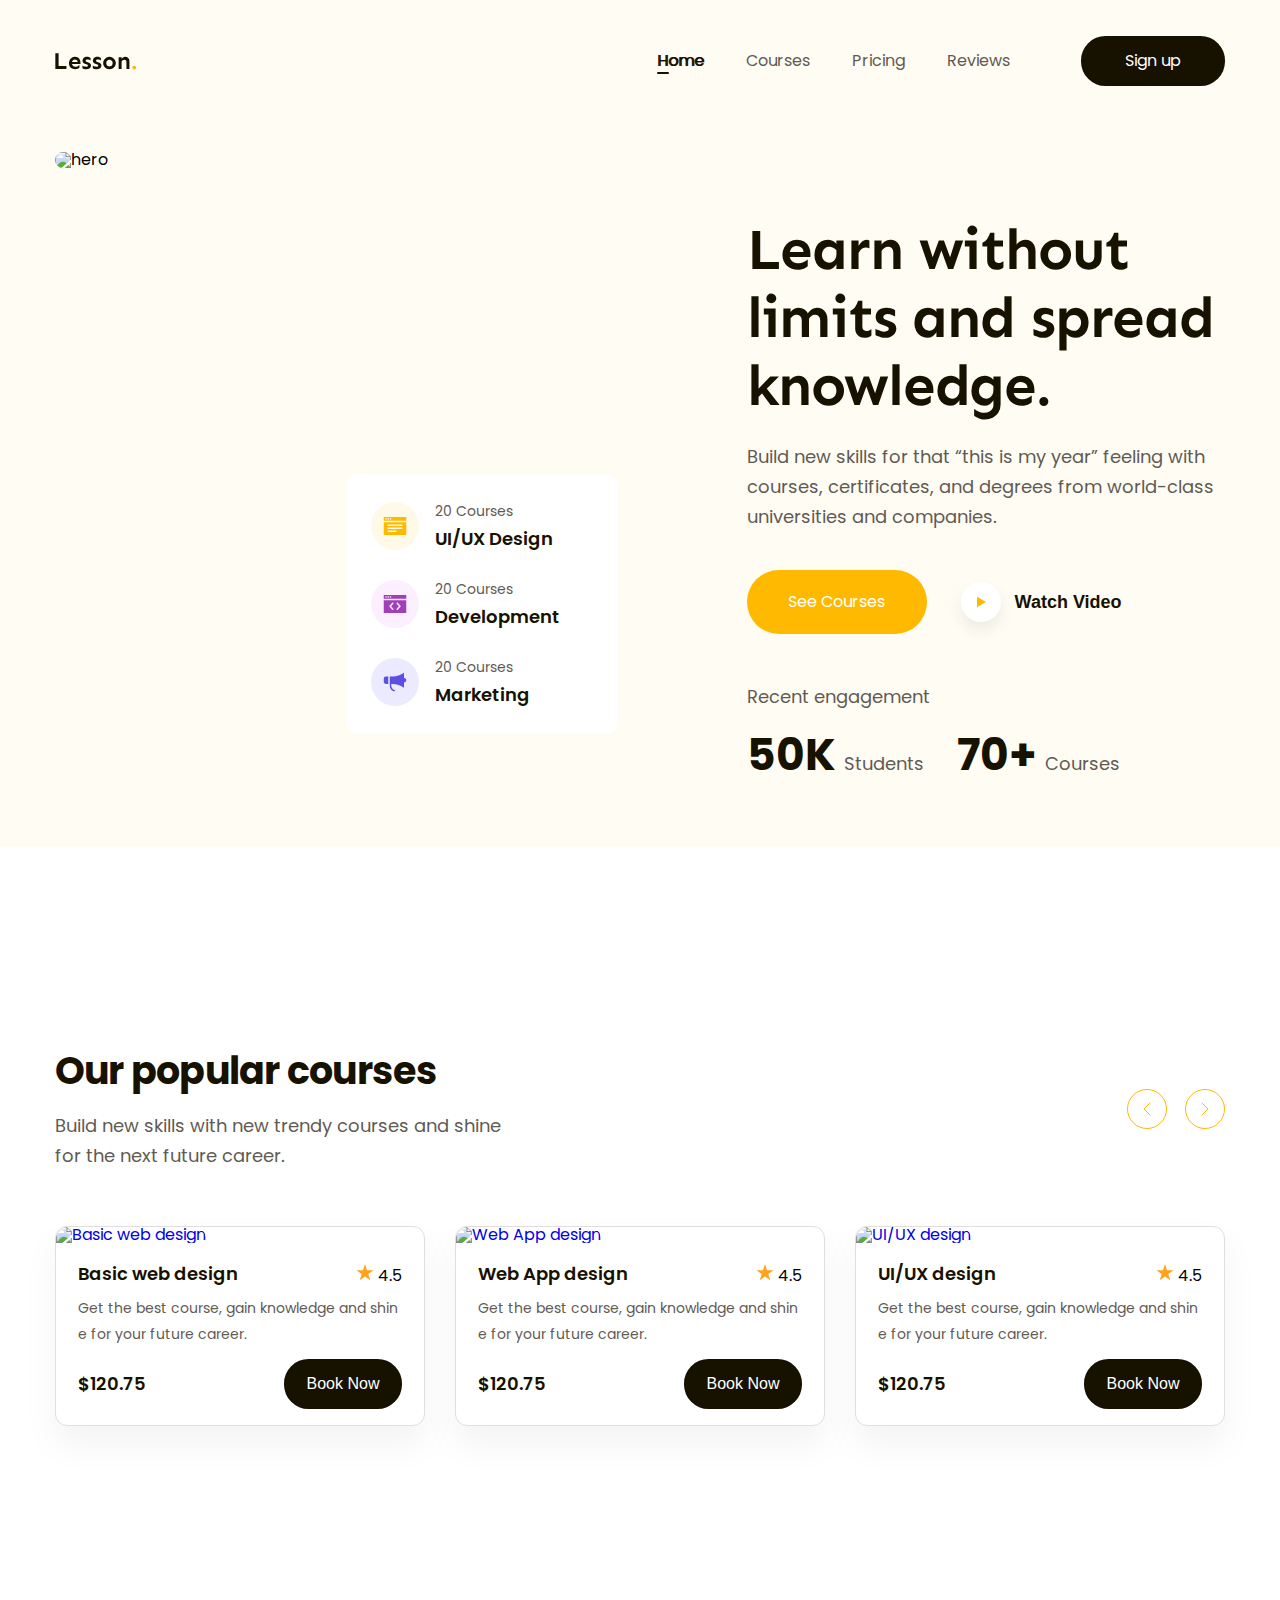
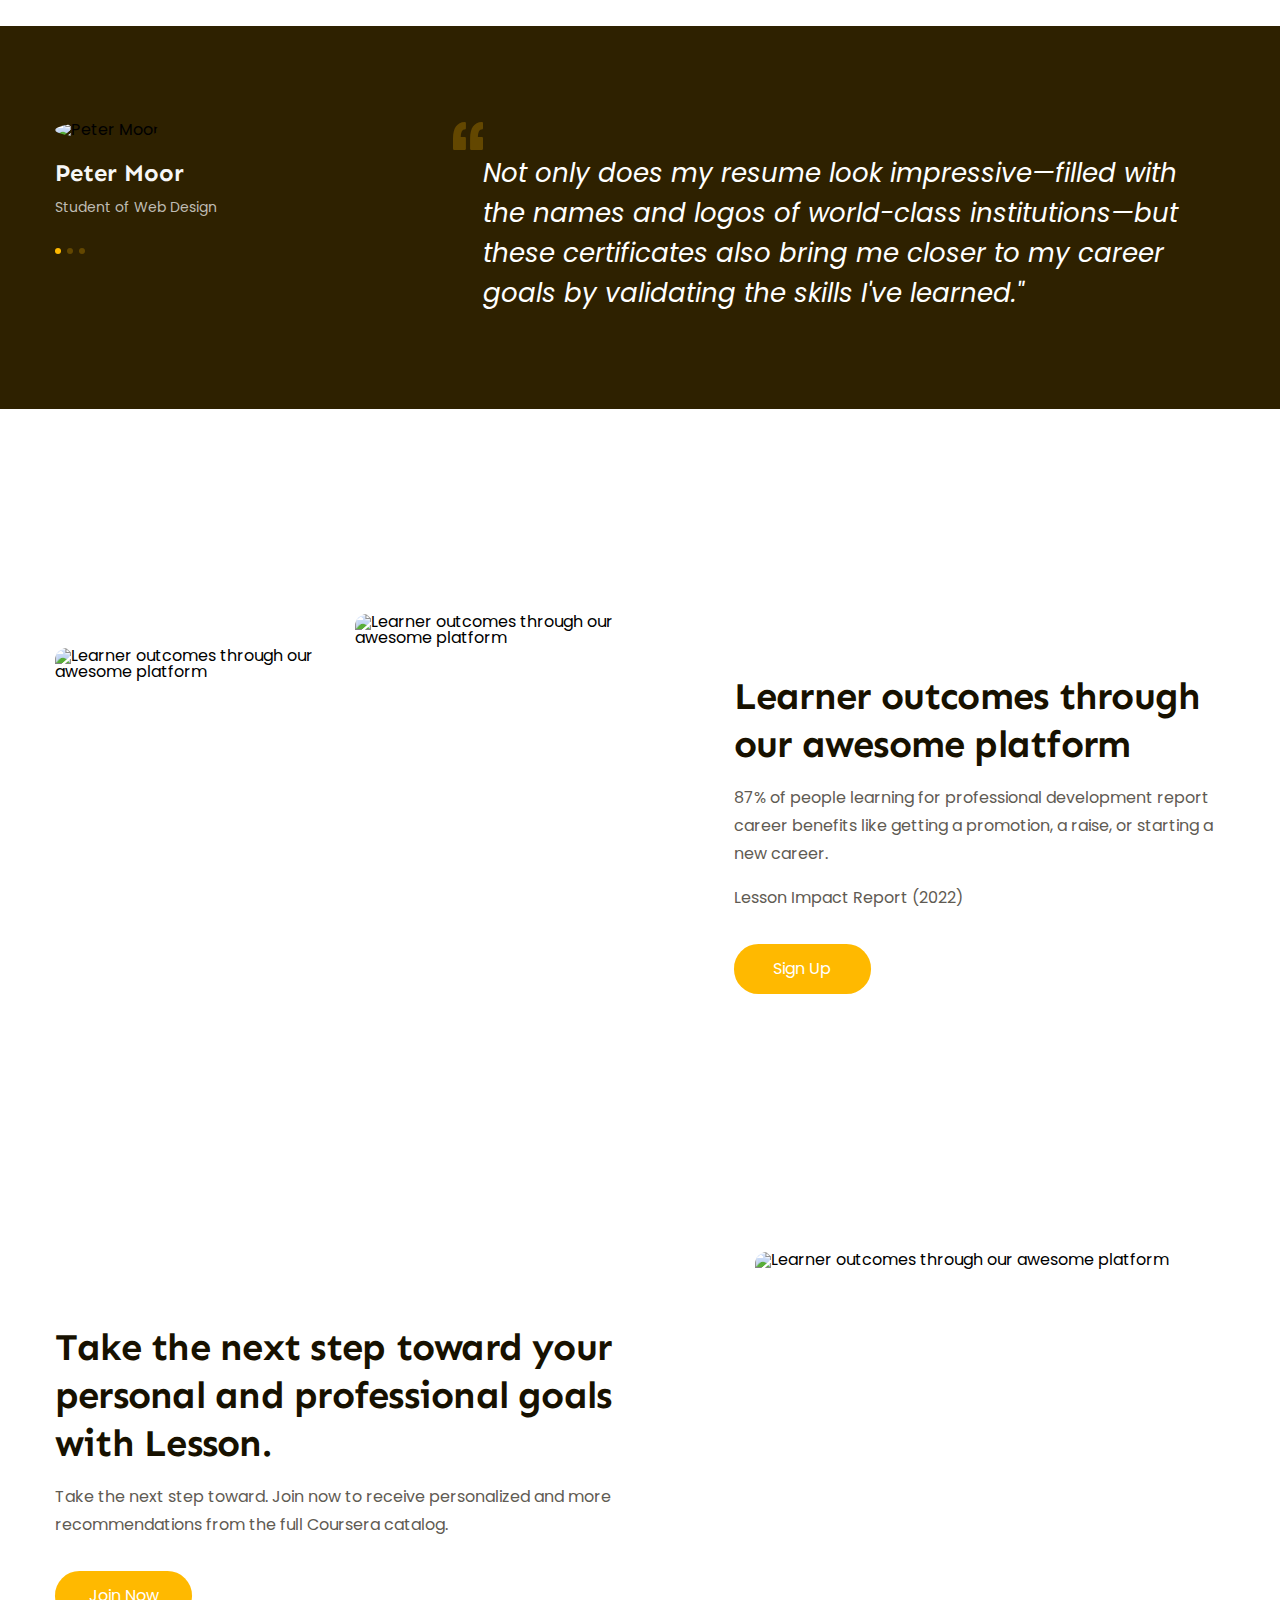
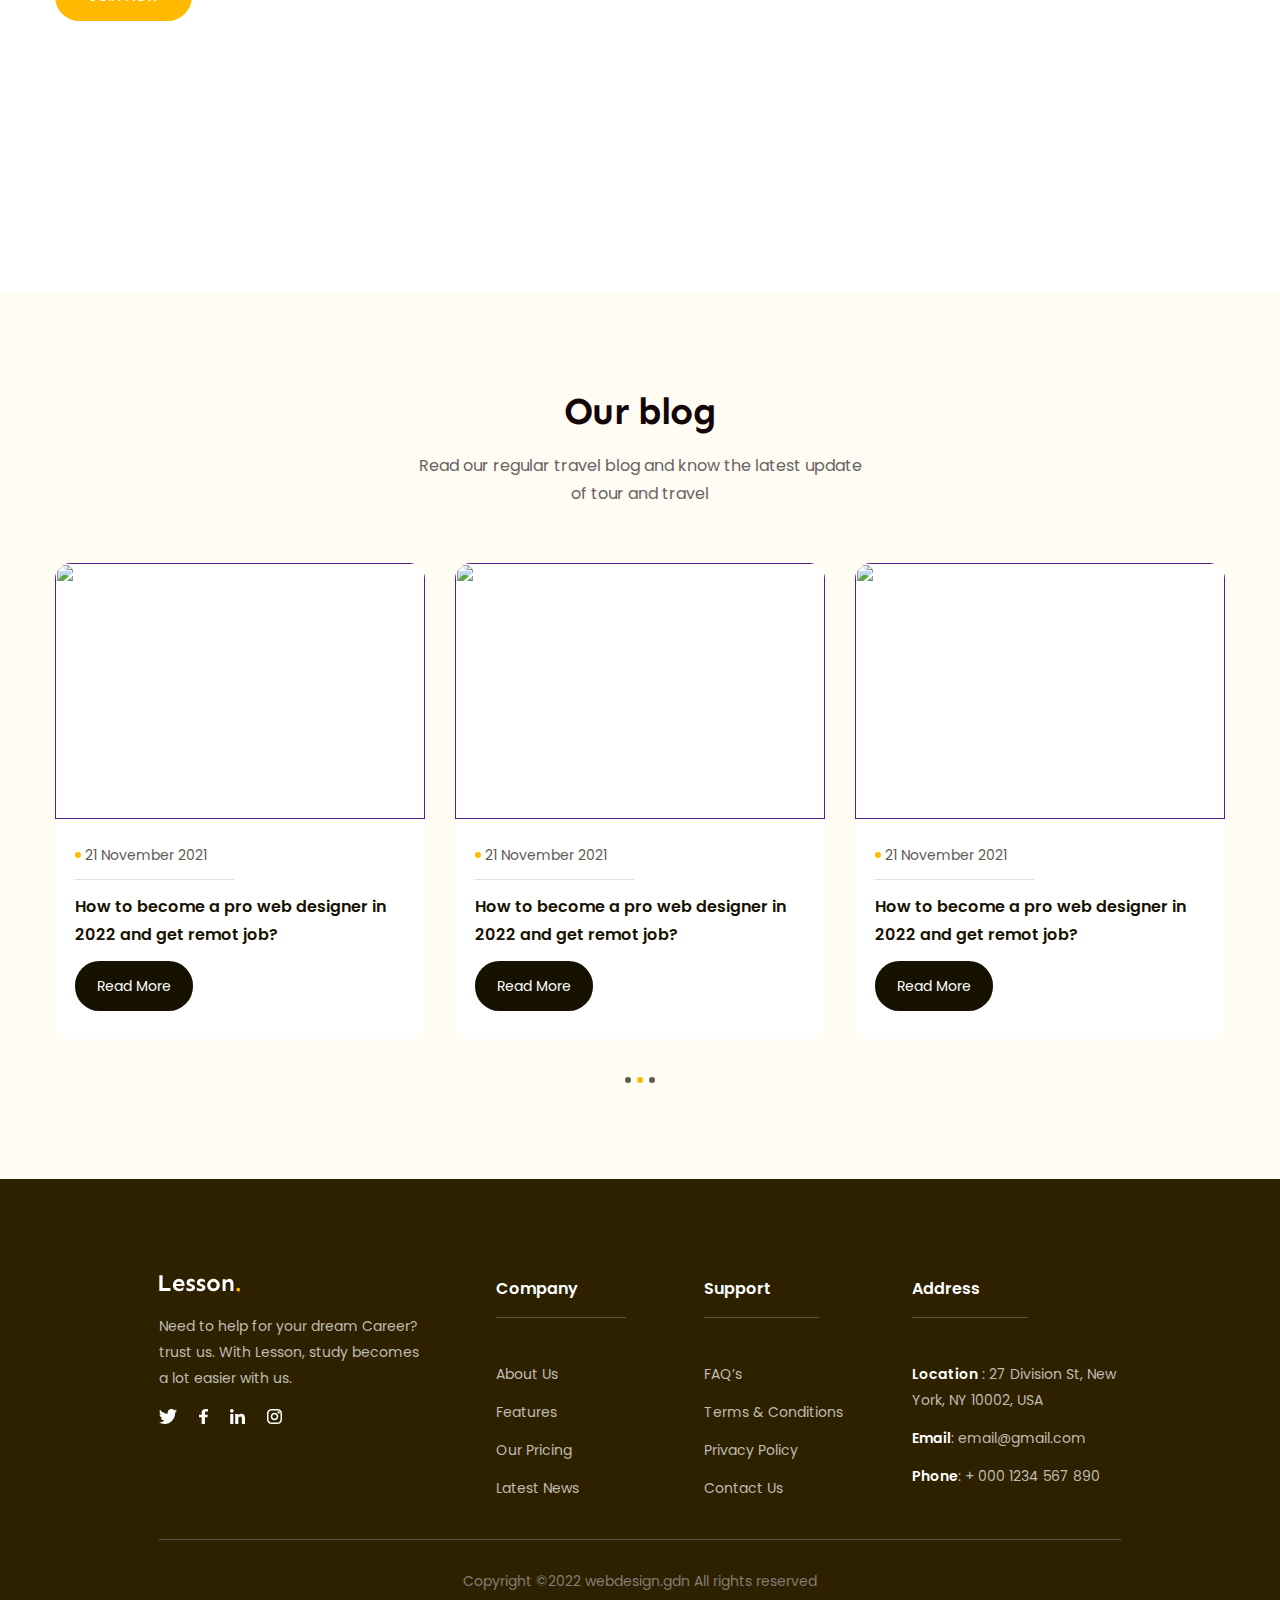
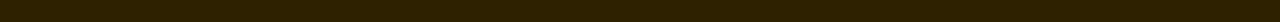
==== commit 47bb438f: "Hoan thanh du an #2" ====
--- a/index.html
+++ b/index.html
@@ -23,41 +23,41 @@
         />
     </head>
     <body>
-        <main style="height: 5000px">
+        <header class="header fixed">
+            <div class="main-content">
+                <div class="body">
+                    <!-- Logo -->
+                    <img
+                        src="./assets/img/Logo/Lesson..svg"
+                        alt="Lesson"
+                        class="logo"
+                    />
+                    <!-- Nav -->
+                    <nav class="nav">
+                        <ul>
+                            <li class="active">
+                                <a href="#!">Home</a>
+                            </li>
+                            <li>
+                                <a href="#!">Courses</a>
+                            </li>
+                            <li>
+                                <a href="#!">Pricing</a>
+                            </li>
+                            <li>
+                                <a href="#!">Reviews</a>
+                            </li>
+                        </ul>
+                    </nav>
+                    <!-- Action -->
+                    <div class="action">
+                        <a href="" class="btn sign-up-btn">Sign up</a>
+                    </div>
+                </div>
+            </div>
+        </header>
+        <main>
             <!-- Header -->
-            <header class="header fixed">
-                <div class="main-content">
-                    <div class="body">
-                        <!-- Logo -->
-                        <img
-                            src="./assets/img/Logo/Lesson..svg"
-                            alt="Lesson"
-                            class="logo"
-                        />
-                        <!-- Nav -->
-                        <nav class="nav">
-                            <ul>
-                                <li class="active">
-                                    <a href="#!">Home</a>
-                                </li>
-                                <li>
-                                    <a href="#!">Courses</a>
-                                </li>
-                                <li>
-                                    <a href="#!">Pricing</a>
-                                </li>
-                                <li>
-                                    <a href="#!">Reviews</a>
-                                </li>
-                            </ul>
-                        </nav>
-                        <!-- Action -->
-                        <div class="action">
-                            <a href="" class="btn sign-up-btn">Sign up</a>
-                        </div>
-                    </div>
-                </div>
-            </header>
 
             <!-- Hero -->
             <div class="hero">
@@ -657,116 +657,112 @@
                 </div>
             </div>
             <!-- Footer -->
-            <footer class="footer">
-                <div class="main-content">
-                    <div class="row">
-                        <!-- column 1 -->
-                        <div class="column">
-                            <img
-                                src="./assets/img/Logo/Lesson. (1).svg"
-                                alt=""
-                            />
-                            <p class="desc">
-                                Need to help for your dream Career? trust us.
-                                With Lesson, study becomes a lot easier with us.
-                            </p>
-                            <div class="socials">
+        </main>
+        <footer class="footer">
+            <div class="main-content">
+                <div class="row">
+                    <!-- column 1 -->
+                    <div class="column">
+                        <img src="./assets/img/Logo/Lesson. (1).svg" alt="" />
+                        <p class="desc">
+                            Need to help for your dream Career? trust us. With
+                            Lesson, study becomes a lot easier with us.
+                        </p>
+                        <div class="socials">
+                            <a href="#!">
+                                <img
+                                    src="./assets/img/mangxahoi/twitter.svg"
+                                    alt="twitter"
+                                    class="icon"
+                                />
+                            </a>
+                            <a href="#!">
+                                <img
+                                    src="./assets/img/mangxahoi/f.svg"
+                                    alt="facebook"
+                                    class="icon"
+                                />
+                            </a>
+                            <a href="#!">
+                                <img
+                                    src="./assets/img/mangxahoi/linked_in.svg"
+                                    alt="linked_in"
+                                    class="icon"
+                                />
+                            </a>
+                            <a href="#!">
+                                <img
+                                    src="./assets/img/mangxahoi/instagram.svg"
+                                    alt=""
+                                    class="icon"
+                                />
+                            </a>
+                        </div>
+                    </div>
+                    <!-- column 2 -->
+                    <div class="column">
+                        <h3 class="title">Company</h3>
+
+                        <ul class="list">
+                            <li>
+                                <a href="#!">About Us</a>
+                            </li>
+                            <li>
+                                <a href="#!">Features</a>
+                            </li>
+                            <li>
+                                <a href="#!">Our Pricing</a>
+                            </li>
+                            <li>
+                                <a href="#!">Latest News</a>
+                            </li>
+                        </ul>
+                    </div>
+                    <!-- column 3 -->
+                    <div class="column">
+                        <h3 class="title">Support</h3>
+                        <ul class="list">
+                            <li>
+                                <a href="#!">FAQ’s</a>
+                            </li>
+                            <li>
+                                <a href="#!">Terms & Conditions</a>
+                            </li>
+                            <li>
+                                <a href="#!">Privacy Policy</a>
+                            </li>
+                            <li>
+                                <a href="#!">Contact Us</a>
+                            </li>
+                        </ul>
+                    </div>
+                    <!-- column 4 -->
+                    <div class="column">
+                        <h3 class="title">Address</h3>
+                        <ul class="list">
+                            <li>
+                                <a href="#!"
+                                    ><strong>Location</strong> : 27 Division St,
+                                    New York, NY 10002, USA
+                                </a>
+                            </li>
+                            <li>
                                 <a href="#!">
-                                    <img
-                                        src="./assets/img/mangxahoi/twitter.svg"
-                                        alt="twitter"
-                                        class="icon"
-                                    />
+                                    <strong>Email</strong>: email@gmail.com
                                 </a>
+                            </li>
+                            <li>
                                 <a href="#!">
-                                    <img
-                                        src="./assets/img/mangxahoi/f.svg"
-                                        alt="facebook"
-                                        class="icon"
-                                    />
+                                    <strong>Phone</strong>: + 000 1234 567 890
                                 </a>
-                                <a href="#!">
-                                    <img
-                                        src="./assets/img/mangxahoi/linked_in.svg"
-                                        alt="linked_in"
-                                        class="icon"
-                                    />
-                                </a>
-                                <a href="#!">
-                                    <img
-                                        src="./assets/img/mangxahoi/instagram.svg"
-                                        alt=""
-                                        class="icon"
-                                    />
-                                </a>
-                            </div>
-                        </div>
-                        <!-- column 2 -->
-                        <div class="column">
-                            <h3 class="title">Company</h3>
-
-                            <ul class="list">
-                                <li>
-                                    <a href="#!">About Us</a>
-                                </li>
-                                <li>
-                                    <a href="#!">Features</a>
-                                </li>
-                                <li>
-                                    <a href="#!">Our Pricing</a>
-                                </li>
-                                <li>
-                                    <a href="#!">Latest News</a>
-                                </li>
-                            </ul>
-                        </div>
-                        <!-- column 3 -->
-                        <div class="column">
-                            <h3 class="title">Support</h3>
-                            <ul class="list">
-                                <li>
-                                    <a href="#!">FAQ’s</a>
-                                </li>
-                                <li>
-                                    <a href="#!">Terms & Conditions</a>
-                                </li>
-                                <li>
-                                    <a href="#!">Privacy Policy</a>
-                                </li>
-                                <li>
-                                    <a href="#!">Contact Us</a>
-                                </li>
-                            </ul>
-                        </div>
-                        <!-- column 4 -->
-                        <div class="column">
-                            <h3 class="title">Address</h3>
-                            <ul class="list">
-                                <li>
-                                    <a href="#!"
-                                        ><strong>Location</strong> : 27 Division
-                                        St, New York, NY 10002, USA
-                                    </a>
-                                </li>
-                                <li>
-                                    <a href="#!">
-                                        <strong>Email</strong>: email@gmail.com
-                                    </a>
-                                </li>
-                                <li>
-                                    <a href="#!">
-                                        <strong>Phone</strong>: + 000 1234 567
-                                        890
-                                    </a>
-                                </li>
-                            </ul>
-                        </div>
-                    </div>
-                    <p class="text-footer">
-                        Copyright ©2022 webdesign.gdn All rights reserved
-                    </p>
+                            </li>
+                        </ul>
+                    </div>
                 </div>
-            </footer>
-        </main>
+                <p class="text-footer">
+                    Copyright ©2022 webdesign.gdn All rights reserved
+                </p>
+            </div>
+        </footer>
     </body>
 </html>
--- a/assets/css/styles.css
+++ b/assets/css/styles.css
@@ -815,7 +815,7 @@
 }
 
 .footer .text-footer {
-    margin-top: 38px;
+    margin-top: 28px;
     font-weight: 400;
     font-size: 14px;
     line-height: 26px;
